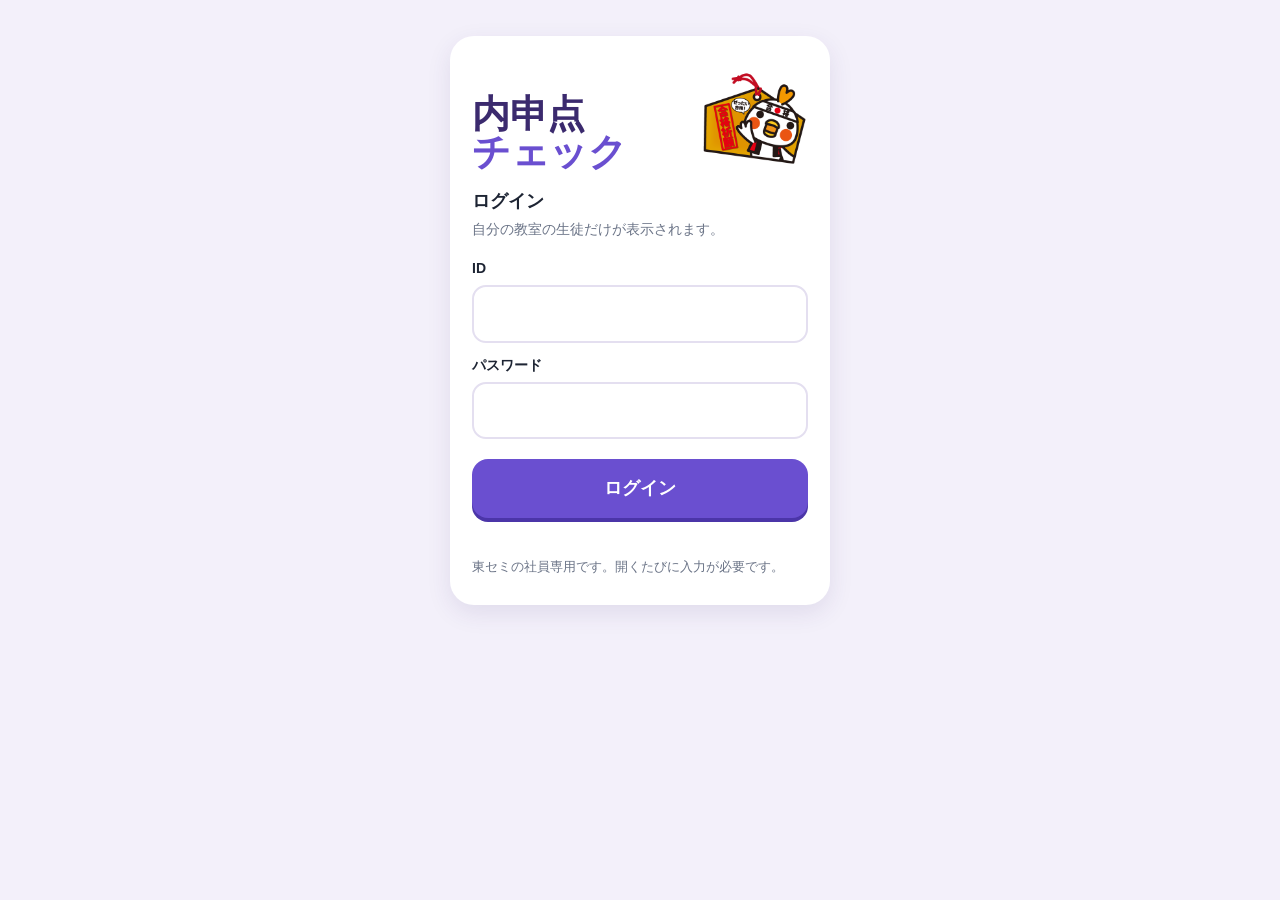
==== naishin/gas/Index.html @ 753d970a "内申点チェック: 配色を紫に戻す Co-Authored-By: Claude Opus 5.5 <noreply@anthropic.com> Claude-Session: https://cla" ====
<!DOCTYPE html>
<html lang="ja">
<head>
<base target="_top">
<meta charset="utf-8">
<meta name="viewport" content="width=device-width, initial-scale=1, viewport-fit=cover">
<title>内申点チェック</title>
<style>
:root { --navy:#3b2a6e; --blue:#6a4fd0; --sky:#efeafd; --red:#e0322b; --pink:#fdecec; --green:#12925a; --mint:#e4f6ec; --ink:#1d2433; --mute:#6b7487; --line:#e4dff0; --bg:#f3f0fa; --card:#fff; --amber:#b86a00; --cream:#fff4dc; }
* { box-sizing: border-box; -webkit-tap-highlight-color: transparent; }
html, body { margin: 0; background: var(--bg); color: var(--ink); font-family: -apple-system, BlinkMacSystemFont, "Hiragino Sans", "Noto Sans JP", "Yu Gothic", sans-serif; font-size: 16px; line-height: 1.5; -webkit-text-size-adjust: 100%; }
button, input, select { font: inherit; color: inherit; }
button { cursor: pointer; }
[hidden] { display: none !important; }
#banner { padding: 10px 16px; background: var(--sky); font-size: 14px; }
#banner.err { background: var(--pink); color: var(--red); }
.wrap { max-width: 520px; margin: 0 auto; padding: 0 16px 40px; }
/* ログイン */
#gate { max-width: 420px; margin: 0 auto; padding: 36px 20px; }
.gate-card { background: var(--card); border-radius: 24px; padding: 28px 22px; box-shadow: 0 8px 24px rgba(59,42,110,.10); }
.logo { font-weight: 900; font-size: 38px; line-height: 1.02; letter-spacing: -.5px; color: var(--navy); margin: 0; }
.logo b { color: var(--blue); display: block; }
.swoosh { display: block; width: 150px; height: 14px; margin: 6px 0 14px auto; }
.gate-lead { font-weight: 700; font-size: 18px; margin: 0 0 4px; }
.gate-sub { color: var(--mute); font-size: 14px; margin: 0 0 18px; }
.gate-l { display: block; font-size: 14px; font-weight: 700; margin: 12px 0 0; }
.gate-l input { display: block; width: 100%; margin-top: 6px; padding: 14px; font-size: 17px; border: 2px solid var(--line); border-radius: 14px; background: #fff; outline: none; }
.gate-l input:focus { border-color: var(--blue); }
#gate-ok { width: 100%; margin-top: 20px; padding: 16px; font-size: 18px; font-weight: 800; color: #fff; background: var(--blue); border: 0; border-radius: 16px; box-shadow: 0 4px 0 #4b35a8; }
#gate-ok:active { transform: translateY(2px); box-shadow: 0 2px 0 #4b35a8; }
#gate-ok:disabled { opacity: .6; }
#gate-msg { color: var(--red); font-weight: 700; font-size: 14px; min-height: 21px; margin: 12px 0 0; }
.gate-note { color: var(--mute); font-size: 13px; margin: 6px 0 0; }
/* 上の部分 */
.top { display: flex; align-items: flex-start; justify-content: space-between; gap: 12px; padding: 20px 0 6px; }
.top .logo { font-size: 26px; }
.top .logo b { display: inline; }
.room { font-size: 22px; font-weight: 800; margin: 2px 0 0; overflow-wrap: anywhere; }
.room small { font-size: 14px; font-weight: 600; color: var(--mute); margin-left: 6px; }
.help-btn { flex: none; min-width: 44px; height: 44px; padding: 0 12px; border-radius: 22px; border: 2px solid var(--line); background: #fff; font-weight: 800; font-size: 14px; color: var(--navy); }
#room-sel { width: 100%; margin: 8px 0 0; padding: 12px; font-size: 16px; font-weight: 700; border: 2px solid var(--line); border-radius: 14px; background: #fff; }
.grades { display: grid; grid-template-columns: repeat(4, 1fr); gap: 8px; margin: 12px 0 16px; }
.grades button { padding: 12px 0; font-weight: 800; font-size: 16px; border: 2px solid var(--line); border-radius: 14px; background: #fff; color: var(--mute); }
.grades button[aria-pressed="true"] { background: var(--navy); border-color: var(--navy); color: #fff; }
/* カード */
.card { background: var(--card); border-radius: 22px; padding: 18px; margin: 0 0 14px; box-shadow: 0 4px 14px rgba(59,42,110,.07); }
.card h2 { font-size: 17px; margin: 0 0 12px; font-weight: 800; }
.card h2 span { font-size: 13px; font-weight: 600; color: var(--mute); margin-left: 6px; }
.hero { display: flex; align-items: center; gap: 16px; }
.ring { flex: none; width: 112px; height: 112px; position: relative; }
.ring svg { width: 100%; height: 100%; transform: rotate(-90deg); }
.ring .v { position: absolute; inset: 0; display: flex; flex-direction: column; align-items: center; justify-content: center; font-weight: 900; font-size: 30px; color: var(--navy); line-height: 1; }
.ring .v small { font-size: 12px; font-weight: 700; color: var(--mute); margin-top: 4px; }
.pair { flex: 1; display: grid; gap: 8px; min-width: 0; }
.tap { display: flex; align-items: center; justify-content: space-between; gap: 8px; width: 100%; padding: 12px 14px; border: 0; border-radius: 16px; text-align: left; font-weight: 800; font-size: 16px; }
.tap i { font-style: normal; font-size: 13px; font-weight: 700; display: block; opacity: .85; }
.tap b { font-size: 24px; white-space: nowrap; }
.tap b small { font-size: 14px; }
.tap::after { content: "›"; font-size: 22px; font-weight: 700; opacity: .5; margin-left: 2px; }
.tap > span { flex: 1; min-width: 0; }
.tap.ng { background: var(--pink); color: var(--red); }
.tap.ok { background: var(--mint); color: var(--green); }
.tap.plain { background: var(--sky); color: var(--navy); }
.tap.warn { background: var(--cream); color: var(--amber); }
.tap:active { filter: brightness(.95); }
.bar { height: 12px; border-radius: 6px; background: var(--pink); overflow: hidden; margin: 0 0 12px; }
.bar div { height: 100%; background: var(--green); border-radius: 6px; }
.two { display: grid; grid-template-columns: 1fr 1fr; gap: 8px; }
.two .tap { flex-direction: column; align-items: flex-start; gap: 0; position: relative; padding-right: 26px; }
.two .tap::after { position: absolute; right: 10px; top: 50%; transform: translateY(-50%); }
.rate { font-weight: 900; font-size: 22px; color: var(--navy); float: right; margin-top: -4px; }
.more { display: block; width: 100%; margin-top: 4px; padding: 14px; border: 0; border-radius: 16px; background: var(--blue); color: #fff; font-weight: 800; font-size: 16px; box-shadow: 0 4px 0 #4b35a8; }
.more:active { transform: translateY(2px); box-shadow: 0 2px 0 #4b35a8; }
.more.ghost { background: #fff; color: var(--navy); border: 2px solid var(--line); box-shadow: none; margin-top: 12px; }
.empty { text-align: center; color: var(--mute); padding: 18px 0; font-weight: 700; }
/* 生徒カード */
.stu { border: 2px solid var(--line); border-radius: 18px; padding: 14px; margin: 0 0 10px; background: #fff; }
.stu-h { display: flex; align-items: center; gap: 8px; }
.stu-g { flex: none; font-size: 13px; font-weight: 800; color: #fff; background: var(--navy); border-radius: 8px; padding: 2px 8px; }
.stu-n { flex: 1; min-width: 0; font-size: 18px; font-weight: 800; overflow-wrap: anywhere; }
.stu-r { flex: none; font-size: 13px; color: var(--mute); }
.stu-st { flex: none; font-size: 13px; font-weight: 800; border-radius: 10px; padding: 3px 9px; }
.stu-st.ok { background: var(--mint); color: var(--green); }
.stu-st.ng { background: var(--pink); color: var(--red); }
.stu-st.none { background: #eef0f4; color: var(--mute); }
.ato { margin: 10px 0 0; font-weight: 800; color: var(--red); font-size: 20px; line-height: 1.35; }
.ato i { font-style: normal; font-size: 13px; color: var(--mute); font-weight: 700; display: block; }
.ato span { display: inline-block; margin-right: 14px; white-space: nowrap; }
.subj { display: grid; grid-template-columns: repeat(5, 1fr); gap: 5px; margin-top: 10px; }
.sj { border-radius: 10px; padding: 6px 2px; text-align: center; background: #f3f5f9; color: #9aa2b1; min-width: 0; }
.sj b { display: block; font-size: 14px; }
.sj span { display: block; font-size: 12px; white-space: nowrap; font-variant-numeric: tabular-nums; }
.sj.on.ok { background: var(--mint); color: var(--green); }
.sj.on.ng { background: var(--pink); color: var(--red); }
.sj.on.na { background: var(--sky); color: var(--navy); }
/* 生徒一覧の画面 */
.list-top { position: sticky; top: 0; z-index: 5; background: var(--bg); padding: 12px 0 8px; }
.back { display: inline-flex; align-items: center; gap: 4px; padding: 10px 16px 10px 12px; border: 2px solid var(--line); border-radius: 22px; background: #fff; font-weight: 800; color: var(--navy); }
.list-title { font-size: 21px; font-weight: 900; margin: 12px 0 2px; }
.list-title small { font-size: 15px; color: var(--mute); margin-left: 8px; font-weight: 700; }
.list-note { font-size: 13px; color: var(--mute); margin: 0 0 8px; }
#q { width: 100%; padding: 12px 14px; font-size: 16px; border: 2px solid var(--line); border-radius: 14px; background: #fff; outline: none; }
#q:focus { border-color: var(--blue); }
/* 使い方 */
#help { position: fixed; inset: 0; z-index: 20; background: rgba(30,20,55,.45); display: flex; align-items: flex-end; }
.sheet { width: 100%; max-width: 520px; margin: 0 auto; max-height: 86vh; overflow: auto; background: #fff; border-radius: 24px 24px 0 0; padding: 20px 20px 28px; }
.sheet h2 { font-size: 19px; margin: 0 0 10px; }
.sheet h3 { font-size: 15px; margin: 16px 0 4px; color: var(--navy); }
.sheet p, .sheet li { font-size: 14px; margin: 4px 0; }
.sheet ul { padding-left: 20px; margin: 4px 0; }
.foot { text-align: center; margin: 22px 0 0; }
.foot button { border: 0; background: none; color: var(--mute); font-size: 14px; text-decoration: underline; padding: 10px; }
.gate-head { display: flex; align-items: flex-end; justify-content: space-between; gap: 8px; margin: 0 0 16px; }
.tentori { flex: none; width: 120px; height: 120px; margin: -6px -6px -6px 0; object-fit: contain; }
.gate-head .logo { white-space: nowrap; font-size: clamp(28px, 9.5vw, 38px); }
.gate-head .tentori { width: clamp(88px, 28vw, 120px); height: clamp(88px, 28vw, 120px); }
.stu-sub { margin: 6px 0 0; font-size: 14px; color: var(--mute); overflow-wrap: anywhere; }
.two .tap i { font-size: clamp(11px, 3.4vw, 13px); white-space: nowrap; }
.two { grid-template-columns: minmax(0, 1fr) minmax(0, 1fr); }
.two .tap i { max-width: 100%; overflow: hidden; text-overflow: ellipsis; }
/* ===== 内申点チェック用に足した部分 ===== */
.pref { margin: 2px 0 4px; font-size: 13px; font-weight: 700; color: var(--mute); }
.pref span { display: inline-block; background: #f08a00; color: #fff; border-radius: 8px; padding: 1px 8px; margin-right: 6px; }
.grades.g2 { grid-template-columns: 1fr 1fr; }
.nosheet { background: var(--cream); color: var(--amber); font-weight: 700; font-size: 14px; border-radius: 14px; padding: 10px 14px; margin: 0 0 14px; }
.mini { font-size: 13px; color: var(--mute); margin: 8px 0 0; }
.band { display: grid; grid-template-columns: 76px 1fr 48px; align-items: center; gap: 8px; width: 100%; padding: 7px 4px; border: 0; background: none; text-align: left; border-radius: 10px; }
.band:active:not(:disabled) { background: var(--sky); }
.band:disabled { cursor: default; opacity: .55; }
.blab { font-size: 14px; font-weight: 700; font-variant-numeric: tabular-nums; white-space: nowrap; }
.band b { font-size: 15px; text-align: right; color: var(--navy); white-space: nowrap; }
.bbar { height: 14px; background: #eef1f7; border-radius: 7px; overflow: hidden; }
.bbar span { display: block; height: 100%; background: var(--blue); border-radius: 7px; min-width: 4px; }
.tools { display: flex; gap: 8px; }
.tools #q { flex: 1; min-width: 0; }
.sort { flex: none; padding: 0 14px; border: 2px solid var(--line); border-radius: 14px; background: #fff; font-weight: 800; color: var(--navy); font-size: 14px; }
.tapcard { cursor: pointer; }
.tapcard:active { background: #f7f9fd; }
.stu-st.kari { background: var(--sky); color: var(--blue); }
.stu-st.warn { background: var(--cream); color: var(--amber); }
.stu-m { display: flex; align-items: center; gap: 12px; margin-top: 10px; }
.score { flex: none; min-width: 92px; }
.total { margin: 0; color: var(--navy); line-height: 1.05; }
.total b { font-size: 34px; font-weight: 900; font-variant-numeric: tabular-nums; }
.total small { font-size: 14px; font-weight: 700; color: var(--mute); }
.total i { display: block; font-style: normal; font-size: 13px; font-weight: 700; color: var(--mute); margin-bottom: 2px; }
.max { margin: 2px 0 0; font-size: 13px; font-weight: 800; color: var(--blue); }
.miss { margin: 0; font-size: 14px; font-weight: 800; color: var(--amber); }
.parts { flex: 1; min-width: 0; display: grid; grid-template-columns: repeat(3, minmax(0, 1fr)); gap: 5px; }
.pt { background: #f3f5f9; border-radius: 10px; padding: 5px 2px; text-align: center; min-width: 0; }
.pt i { display: block; font-style: normal; font-size: 11px; font-weight: 700; color: var(--mute); white-space: nowrap; overflow: hidden; text-overflow: ellipsis; }
.pt b { font-size: 18px; font-weight: 900; color: var(--navy); font-variant-numeric: tabular-nums; }
.pt small { font-size: 11px; color: var(--mute); }
.pt.kari { background: var(--sky); }
.pt.none b { color: #b4bac6; }
.simmark { margin: 8px 0 0; font-size: 13px; font-weight: 800; color: var(--blue); }
.gt-wrap { overflow-x: auto; }
.gt { width: 100%; border-collapse: collapse; font-size: 14px; font-variant-numeric: tabular-nums; }
.gt th, .gt td { padding: 6px 2px; text-align: center; border-bottom: 1px solid var(--line); }
.gt th:first-child { text-align: left; white-space: nowrap; font-size: 12px; padding-right: 6px; }
.gt tr:first-child th { font-size: 13px; color: var(--mute); }
.gt td.none { color: #b4bac6; }
.sim h3 { font-size: 15px; margin: 18px 0 6px; color: var(--navy); }
.simres { background: var(--sky); border-radius: 16px; padding: 12px 14px; }
.simres .mini { margin-top: 4px; color: var(--ink); }
.goal { margin: 8px 0 0; font-weight: 900; font-size: 18px; }
.goal.ok { color: var(--green); }
.goal.ng { color: var(--red); }
.tgt { display: block; margin: 12px 0 0; }
.tgt-l { display: block; margin: 10px 0 0; font-size: 14px; font-weight: 700; }
.tgt-sel { display: block; width: 100%; margin-top: 6px; padding: 12px; font-size: 16px; font-weight: 700; border: 2px solid var(--line); border-radius: 14px; background: #fff; }
.tgt input { display: block; width: 100%; margin-top: 6px; padding: 12px 14px; font-size: 17px; border: 2px solid var(--line); border-radius: 14px; background: #fff; outline: none; }
.tgt input:focus { border-color: var(--blue); }
.pick { display: grid; gap: 6px; }
.pk { display: flex; align-items: center; gap: 8px; }
.pk.gap { margin-top: 8px; }
.pk-s { flex: none; width: 24px; font-weight: 800; color: var(--navy); }
.seg { flex: 1; display: grid; grid-template-columns: repeat(5, 1fr); gap: 4px; }
.seg button { padding: 9px 0; border: 2px solid var(--line); border-radius: 10px; background: #fff; font-weight: 800; color: var(--mute); }
.seg button[aria-pressed="true"] { background: var(--navy); border-color: var(--navy); color: #fff; }
.foot span { font-size: 12px; color: var(--mute); }
.sim .tgt + .simres { margin-top: 12px; }
.wish { margin: 8px 0 0; font-size: 13px; font-weight: 700; color: var(--mute); overflow-wrap: anywhere; }
.wish b { font-weight: 900; }
.wish b.ok { color: var(--green); }
.wish b.ng { color: var(--red); }
.tools { flex-wrap: wrap; }
.tools .sort { flex: 1 1 100%; padding: 10px 12px; font-size: 15px; }
.grp { font-size: 15px; font-weight: 900; color: var(--navy); margin: 16px 2px 8px; }
.logo b { color: var(--blue); }
.gt tr:first-child th, .band b { color: var(--navy); }
</style>
</head>
<body>
<div id="banner" hidden></div>
<div id="gate" hidden>
  <div class="gate-card">
    <div class="gate-head"><p class="logo">内申点<b>チェック</b></p><img class="tentori" alt="点取くん" src="[data-uri]"></div>
    <p class="gate-lead">ログイン</p>
    <p class="gate-sub">自分の教室の生徒だけが表示されます。</p>
    <label class="gate-l">ID<input id="gate-id" type="email" inputmode="email" autocomplete="off" autocapitalize="none" autocorrect="off" spellcheck="false"></label>
    <label class="gate-l">パスワード<input id="gate-input" type="password" autocomplete="off"></label>
    <button id="gate-ok" type="button">ログイン</button>
    <p id="gate-msg"></p>
    <p class="gate-note">東セミの社員専用です。開くたびに入力が必要です。</p>
  </div>
</div>
<div id="app" class="wrap" hidden>
  <div id="home">
    <header class="top">
      <div>
        <p class="logo">内申点<b>チェック</b></p>
        <p class="room" id="room-name"></p>
      </div>
      <button type="button" class="help-btn" id="help-btn">？ 見方</button>
    </header>
    <p class="pref"><span>大分</span>260点満点（中1学年末＋中2学年末＋中3 2学期）</p>
    <select id="room-sel" aria-label="教室" hidden></select>
    <div class="grades g2" id="grades" role="group" aria-label="学年">
      <button type="button" data-g="中3">中3</button>
      <button type="button" data-g="中2">中2</button>
    </div>
    <p class="nosheet" id="nosheet" hidden>この学年のデータはまだ読み込む設定になっていません。</p>
    <section class="card">
      <h2>内申点の状況</h2>
      <div class="two" id="cats"></div>
      <button type="button" class="more" id="every-btn">全員を見る</button>
    </section>
    <section class="card">
      <h2>点数の分布<span id="dist-sub">確定と仮</span><b class="rate" id="avg"></b></h2>
      <div id="dist"></div>
      <p class="mini">押すと、その点数の生徒が出ます。</p>
    </section>
    <p class="foot"><span id="read-at"></span><br><button type="button" id="logout">ログアウト</button></p>
  </div>
  <div id="list" hidden>
    <div class="list-top">
      <button type="button" class="back" id="back">‹ もどる</button>
      <p class="list-title"><span id="list-title"></span><small id="list-count"></small></p>
      <p class="list-note" id="list-note"></p>
      <div class="tools">
        <input id="q" type="search" placeholder="名前で検索" autocomplete="off">
        <select id="sort" class="sort" aria-label="並び順"><option value="high">内申点 高い順</option><option value="low">内申点 低い順</option><option value="wish">志望校別</option></select>
      </div>
    </div>
    <div id="cards"></div>
  </div>
  <div id="detail" hidden>
    <div class="list-top">
      <button type="button" class="back" id="d-back">‹ もどる</button>
    </div>
    <div id="d-body"></div>
  </div>
  <div id="help" hidden>
    <div class="sheet" role="dialog" aria-label="見方">
      <h2>見方</h2>
      <h3>計算のしかた（大分・260点満点）</h3>
      <ul>
        <li><b>① 中1学年末</b>（65点）：5教科の合計 ＋ 実技4教科の合計×2</li>
        <li><b>② 中2学年末</b>（65点）：5教科の合計 ＋ 実技4教科の合計×2</li>
        <li><b>③ 中3 2学期</b>（130点）：5教科の合計×2 ＋ 実技4教科の合計×4</li>
      </ul>
      <p>5教科は国・社・数・理・英、実技4教科は体育・音楽・美術・家庭科です。</p>
      <h3>確定・仮・入力漏れ</h3>
      <ul>
        <li><b>確定</b>：①②③がそろっています。</li>
        <li><b>仮</b>：中3 2学期がまだなので、中3 1学期の評定を③として計算しています。</li>
        <li><b>中3が入力漏れ</b>：①②はあるのに、中3の通知表が入っていません。</li>
        <li><b>中1・中2が入力漏れ</b>：①か②が入っていません。合計は出しません。</li>
        <li><b>最大</b>：③が満点（130点）だったときの合計です。</li>
      </ul>
      <h3>中2（今のままの見込み）</h3>
      <ul>
        <li>中1学年末が入っていない生徒は「中1学年末が入力漏れ」です。</li>
        <li>入っている生徒は、今の中2の評定（2学期、なければ1学期）のまま中2学年末と中3 2学期を迎えたときの合計を出します。</li>
      </ul>
      <h3>シミュレーション</h3>
      <p>生徒のカードを押すと、通知表の評定が見られます。仮・入力漏れ（中3）・見込み（中2）の生徒は、評定を入れて合計を試せます。目標点（志望校）を入れると、あと何点かが出ます。入れた評定は保存されません（ログアウトすると消えます）。</p>
      <h3>対象</h3>
      <p>大分の中学校の中3生・中2生です。中高一貫校の生徒は外しています。</p>
      <button type="button" class="more ghost" id="help-close">とじる</button>
    </div>
  </div>
</div>
<script>
/* ===== 内申点チェック（大分・260点満点）の計算と画面 ===== */
(() => {
  const SUBJ = ['国', '社', '数', '理', '英', '体', '音', '美', '家'];
  const MAX = 260;
  const $ = (id) => document.getElementById(id);
  const mk = (tag, cls, txt) => { const e = document.createElement(tag); if (cls) e.className = cls; if (txt != null) e.textContent = txt; return e; };
  const save = (k, v) => { try { localStorage.setItem(k, v); } catch (e) {} };
  const load = (k) => { try { return localStorage.getItem(k); } catch (e) { return null; } };

  /* ---------- 計算 ---------- */
  const full = (a) => !!a && a.length === 9 && a.every((x) => x != null);
  const any = (a) => !!a && a.some((x) => x != null);
  const s5 = (a) => a.slice(0, 5).reduce((p, x) => p + x, 0);
  const s4 = (a) => a.slice(5).reduce((p, x) => p + x, 0);
  // ①② 中1学年末・中2学年末：5教科＋実技×2（65点）
  const pA = (a) => (full(a) ? s5(a) + s4(a) * 2 : null);
  // ③ 中3 2学期：5教科×2＋実技×4（130点）
  const pB = (a) => (full(a) ? s5(a) * 2 + s4(a) * 4 : null);
  // 新しい方を優先して、教科ごとに埋める（例：中3 2学期がない教科は中3 1学期）
  const merge = (newer, older) => newer.map((x, i) => (x != null ? x : older[i]));

  /**
   * 生徒1人の計算。返す値：
   *  cat：分類（kakutei 確定／kari 仮／more3 中3が入力漏れ／more12 中1・中2が入力漏れ／mikomi 中2の見込み／more1 中1学年末が入力漏れ）
   *  p1,p2,p3：①②③（出せないときは null）、total：合計（出せないときは null）、max：③が満点のときの合計
   *  base2,base3：シミュレーションの最初の値（9教科）、sim2,sim3：②③を仮入力できるか、src2,src3：何の評定を使ったか
   */
  const calc = (s) => {
    const r = { p1: pA(s.t1), p2: null, p3: null, total: null, max: null, sim2: false, sim3: false, src2: '', src3: '', miss: [] };
    if (s.grade === '中3') {
      r.p2 = pA(s.t2);
      if (r.p1 == null) r.miss.push('中1学年末');
      if (r.p2 == null) r.miss.push('中2学年末');
      if (r.miss.length) { r.cat = 'more12'; return r; }
      if (full(s.t32)) { r.p3 = pB(s.t32); r.cat = 'kakutei'; r.src3 = '中3 2学期'; }
      else {
        const m = merge(s.t32, s.t31);
        r.sim3 = true;
        if (full(m)) { r.p3 = pB(m); r.cat = 'kari'; r.src3 = any(s.t32) ? '中3 2学期（ない教科は1学期）' : '中3 1学期'; r.base3 = m; }
        else { r.cat = 'more3'; r.base3 = m.map((x, i) => (x != null ? x : s.t2[i])); r.src3 = '中3の通知表がないので、中2学年末の評定を入れています'; }
      }
      r.max = r.p1 + r.p2 + 130;
      if (r.p3 != null) r.total = r.p1 + r.p2 + r.p3;
      return r;
    }
    // 中2：中1学年末がなければ入力漏れ。あれば、今の評定のまま行ったときの見込みと、②③の仮入力
    if (r.p1 == null) { r.miss.push('中1学年末'); r.cat = 'more1'; return r; }
    r.cat = 'mikomi';
    let now = null, src = '';
    if (full(s.t2)) { now = s.t2; src = '中2学年末'; r.p2fix = true; }
    else if (any(s.t22) || any(s.t21)) { now = merge(merge(s.t2, s.t22), s.t21); src = any(s.t22) ? '中2 2学期' : '中2 1学期'; }
    if (!full(now)) { now = merge(now || s.t1.map(() => null), s.t1); src = src ? src + '（ない教科は中1学年末）' : '中1学年末'; r.noNow = !any(s.t21) && !any(s.t22) && !any(s.t2); }
    r.base2 = now; r.base3 = now; r.sim2 = !r.p2fix; r.sim3 = true;
    r.src2 = r.p2fix ? '中2学年末' : src + 'のまま';
    r.src3 = src + 'のまま';
    r.p2 = pA(now); r.p3 = pB(now);
    r.total = r.p1 + r.p2 + r.p3;
    r.max = r.p1 + (r.p2fix ? r.p2 : 65) + 130;
    return r;
  };

  /* ---------- 画面 ---------- */
  const CATS = {
    中3: [
      { k: 'kakutei', label: '確定', title: '内申点が確定した生徒', cls: 'ok' },
      { k: 'kari', label: '仮（中3 1学期）', title: '仮の生徒', note: '中3 2学期がまだなので、中3 1学期の評定を③として計算しています。カードを押すと③を試せます。', cls: 'plain' },
      { k: 'more3', label: '中3が入力漏れ', title: '中3が入力漏れの生徒', note: '①②はあるのに、中3の通知表が入っていません。カードを押すと③を入れて試せます。', cls: 'warn' },
      { k: 'more12', label: '中1・中2が入力漏れ', title: '中1・中2が入力漏れの生徒', note: '中1学年末か中2学年末が入っていないため、合計を出していません。', cls: 'warn' },
    ],
    中2: [
      { k: 'mikomi', label: '今のままの見込み', title: '今のまま行ったときの見込み', note: '今の中2の評定のまま中2学年末と中3 2学期を迎えたときの合計です。カードを押すと②③を入れて試せます。', cls: 'plain' },
      { k: 'more1', label: '中1が入力漏れ', title: '中1学年末が入力漏れの生徒', note: '中1学年末が入っていないため、合計を出していません。', cls: 'warn' },
    ],
  };
  const ALL = { k: 'every', title: '全員' };
  const st = { data: [], grade: '中3', room: '全教室', rooms: [], all: false, list: null, band: null, q: '', limit: 30, sort: 'high', open: null, sim: {}, goal: {}, schools: [], alias: {}, noSheet: [] };
  const GROUP = { わさだDesakiP: 'わさだDesakiSP', わさだDesakiS: 'わさだDesakiSP', 滝尾P: '滝尾SP', 滝尾S: '滝尾SP', 明野アクロスP: '明野アクロスSP', 明野アクロスS: '明野アクロスSP' };
  const grp = (r) => GROUP[r] || r;
  const uniq = (a) => [...new Set(a)].sort((x, y) => x.localeCompare(y, 'ja'));
  const catOf = (k) => (k === 'every' ? ALL : [...CATS.中3, ...CATS.中2].find((c) => c.k === k));

  const base = () => st.data.filter((x) => x.s.grade === st.grade && (st.room === '全教室' || grp(x.s.room) === st.room));
  // シミュレーションを入れた生徒は、その合計で並べる
  const shown = (x) => { const m = st.sim[x.s.id + x.s.grade]; return m ? simTotal(x, m) : x.c.total; };
  const rowsOf = () => {
    let rows = base();
    if (st.list !== 'every') rows = rows.filter((x) => (st.band ? st.band.cats.includes(x.c.cat) && x.c.total != null && x.c.total >= st.band.lo && x.c.total <= st.band.hi : x.c.cat === st.list));
    const val = (x) => x.c.total ?? -1;
    const byName = (a, b) => String(a.s.name).localeCompare(String(b.s.name), 'ja');
    if (st.sort === 'wish') {
      // 志望校別：第一志望校の基準点が高い学校から。基準点がない学校はそのあと（名前順）、志望校なしは最後。学校の中は内申点が高い順
      const rank = (x) => { const k = wishKey(x.s); return k.score != null ? [0, -k.score, k.name] : k.name ? [1, 0, k.name] : [2, 0, '']; };
      return rows.sort((a, b) => { const ra = rank(a), rb = rank(b); return ra[0] - rb[0] || ra[1] - rb[1] || ra[2].localeCompare(rb[2], 'ja') || val(b) - val(a) || byName(a, b); });
    }
    return rows.sort((a, b) => (st.sort === 'low' ? val(a) - val(b) : val(b) - val(a)) || byName(a, b));
  };

  const simTotal = (x, m) => {
    const p2 = x.c.sim2 ? pA(m.v2) : x.c.p2;
    const p3 = pB(m.v3);
    return p2 == null || p3 == null ? null : x.c.p1 + p2 + p3;
  };

  const chip = (c) => {
    const t = { kakutei: ['ok', '確定'], kari: ['kari', '仮'], more3: ['warn', '中3入力漏れ'], more12: ['warn', '入力漏れ'], mikomi: ['kari', '見込み'], more1: ['warn', '入力漏れ'] }[c.cat];
    return mk('span', 'stu-st ' + t[0], t[1]);
  };
  const scoreLine = (x) => {
    const c = x.c, box = mk('div', 'score');
    if (c.total == null && !(c.cat === 'more3')) {
      box.append(mk('p', 'miss', c.miss.join('・') + ' が入っていません'));
      return box;
    }
    const big = mk('p', 'total');
    big.append(mk('b', '', c.total == null ? '－' : String(c.total)), mk('small', '', ' / ' + MAX));
    box.append(big);
    if (c.cat !== 'kakutei' && c.max != null) box.append(mk('p', 'max', '最大 ' + c.max));
    return box;
  };
  const parts = (x) => {
    const c = x.c, g = mk('div', 'parts');
    const cell = (label, v, full, note) => { const d = mk('div', 'pt' + (v == null ? ' none' : '') + (note ? ' kari' : '')); d.append(mk('i', '', label), mk('b', '', v == null ? '－' : String(v)), mk('small', '', '/' + full)); return d; };
    const kari2 = x.s.grade === '中2' && !c.p2fix;
    const kari3 = c.cat !== 'kakutei';
    g.append(cell('①中1末', c.p1, 65), cell('②中2末', c.p2, 65, kari2), cell('③中3', c.p3, 130, kari3 && c.p3 != null));
    return g;
  };
  const card = (x) => {
    const c = mk('article', 'stu tapcard');
    const h = mk('div', 'stu-h');
    h.append(mk('span', 'stu-g', x.s.grade), mk('span', 'stu-n', x.s.name));
    if (st.room === '全教室' || /SP$/.test(st.room)) h.append(mk('span', 'stu-r', x.s.room));
    h.append(chip(x.c));
    c.append(h);
    const row = mk('div', 'stu-m');
    row.append(scoreLine(x), parts(x));
    c.append(row);
    const g0 = defGoal(x.s), wl = wishText(x.s);
    if (wl) {
      const p = mk('p', 'wish', wl);
      const t0 = x.c.total;
      if (g0.target && t0 != null) { const d = Number(g0.target) - t0; p.append(mk('b', d <= 0 ? 'ok' : 'ng', d <= 0 ? '　届いている（+' + -d + '）' : '　あと ' + d + '点')); }
      c.append(p);
    }
    const m = st.sim[x.s.id + x.s.grade];
    if (m) { const t = simTotal(x, m); c.append(mk('p', 'simmark', '試した合計 ' + (t == null ? '－' : t) + (m.target ? '　' + (m.school || '目標') + ' ' + m.target : ''))); }
    c.onclick = () => openDetail(x);
    return c;
  };

  const num = (id, n) => { const e = $(id); if (e) e.replaceChildren(document.createTextNode(String(n)), mk('small', '', '人')); };
  const drawHome = () => {
    const rows = base();
    const box = $('cats'); box.replaceChildren();
    CATS[st.grade].forEach((c) => {
      const b = mk('button', 'tap ' + c.cls); b.type = 'button';
      const n = rows.filter((x) => x.c.cat === c.k).length;
      b.append(mk('i', '', c.label), mk('b', '', ''));
      b.lastChild.replaceChildren(document.createTextNode(String(n)), mk('small', '', '人'));
      b.onclick = () => openList(c.k);
      box.append(b);
    });
    $('every-btn').textContent = '全員を見る（' + rows.length + '人）';
    // 点数の分布（20点ごと）
    const cats = st.grade === '中3' ? ['kakutei', 'kari'] : ['mikomi'];
    $('dist-sub').textContent = st.grade === '中3' ? '確定と仮' : '今のままの見込み';
    const scored = rows.filter((x) => cats.includes(x.c.cat) && x.c.total != null);
    const bands = [];
    for (let hi = MAX; hi > 0; hi -= 20) bands.push({ lo: Math.max(hi - 19, 0), hi, cats });
    bands[0].lo = 241; // 241〜260
    const used = bands.map((b) => ({ ...b, n: scored.filter((x) => x.c.total >= b.lo && x.c.total <= b.hi).length }));
    let first = used.findIndex((b) => b.n), last = used.length - 1 - [...used].reverse().findIndex((b) => b.n);
    const dist = $('dist'); dist.replaceChildren();
    if (first < 0) dist.append(mk('div', 'empty', '該当する生徒はいません'));
    else {
      const top = Math.max(...used.map((b) => b.n));
      used.slice(first, last + 1).forEach((b) => {
        const r = mk('button', 'band'); r.type = 'button';
        const bar = mk('span', 'bbar'); const fill = mk('span', ''); fill.style.width = (b.n / top) * 100 + '%'; bar.append(fill);
        r.append(mk('span', 'blab', b.lo + '〜' + b.hi), bar, mk('b', '', b.n + '人'));
        r.disabled = !b.n;
        r.onclick = () => openList(null, b);
        dist.append(r);
      });
    }
    const avg = scored.length ? Math.round(scored.reduce((p, x) => p + x.c.total, 0) / scored.length) : null;
    $('avg').textContent = avg == null ? '' : '平均 ' + avg + '点';
    $('room-name').textContent = st.room === '全教室' ? (st.all ? '全教室' : st.rooms.join('・')) : st.room;
    document.querySelectorAll('#grades button').forEach((b) => b.setAttribute('aria-pressed', String(b.dataset.g === st.grade)));
    const nos = st.noSheet.includes(st.grade);
    $('nosheet').hidden = !nos;
  };

  const drawList = () => {
    const L = st.band ? { title: st.band.lo + '〜' + st.band.hi + '点の生徒', note: st.grade === '中3' ? '確定と仮の生徒です。' : '今のまま行ったときの見込みです。' } : catOf(st.list);
    const q = st.q.replace(/[\s　]/g, '');
    const rows = rowsOf().filter((x) => !q || String(x.s.name).replace(/[\s　]/g, '').includes(q));
    $('list-title').textContent = L.title;
    $('list-count').textContent = rows.length + '人';
    $('list-note').textContent = st.grade + '　' + (L.note || '');
    $('sort').value = st.sort;
    const box = $('cards'); box.replaceChildren();
    if (!rows.length) box.append(mk('div', 'empty', '該当する生徒はいません'));
    let prev = null;
    rows.slice(0, st.limit).forEach((x) => {
      if (st.sort === 'wish') {
        const k = wishKey(x.s), label = k.name ? k.name + (k.score != null ? '（基準点 ' + k.score + '）' : '（基準点なし）') : '第一志望校なし';
        if (label !== prev) { const n = rows.filter((y) => { const kk = wishKey(y.s); return kk.name === k.name; }).length; box.append(mk('h3', 'grp', label + '　' + n + '人')); prev = label; }
      }
      box.append(card(x));
    });
    if (rows.length > st.limit) {
      const b = mk('button', 'more ghost', 'さらに表示（残り ' + (rows.length - st.limit) + '人）');
      b.type = 'button'; b.onclick = () => { st.limit += 30; drawList(); };
      box.append(b);
    }
  };

  /* ---------- 生徒1人の画面（評定とシミュレーション） ---------- */
  const TERMROWS = [['t1', '中1学年末'], ['t21', '中2 1学期'], ['t22', '中2 2学期'], ['t2', '中2学年末'], ['t31', '中3 1学期'], ['t32', '中3 2学期']];
  const gradeTable = (s) => {
    const t = mk('table', 'gt');
    const hr = mk('tr'); hr.append(mk('th', '', '')); SUBJ.forEach((x) => hr.append(mk('th', '', x))); t.append(hr);
    TERMROWS.forEach(([k, label]) => {
      if (s.grade === '中2' && (k === 't31' || k === 't32')) return;
      const r = mk('tr'); r.append(mk('th', '', label));
      s[k].forEach((v) => r.append(mk('td', v == null ? 'none' : '', v == null ? '－' : String(v))));
      t.append(r);
    });
    return t;
  };
  // 9教科の評定を 1〜5 のボタンで入れる
  const picker = (vals, onChange) => {
    const box = mk('div', 'pick');
    SUBJ.forEach((sj, i) => {
      const row = mk('div', 'pk' + (i === 5 ? ' gap' : ''));
      row.append(mk('span', 'pk-s', sj));
      const seg = mk('div', 'seg');
      for (let v = 1; v <= 5; v++) {
        const b = mk('button', '', String(v)); b.type = 'button';
        b.setAttribute('aria-pressed', String(vals[i] === v));
        b.onclick = () => { vals[i] = v; seg.querySelectorAll('button').forEach((y, j) => y.setAttribute('aria-pressed', String(j + 1 === v))); onChange(); };
        seg.append(b);
      }
      row.append(seg);
      box.append(row);
    });
    return box;
  };
  // 志望校の書き方（略し方も）から、「基準」タブの高校を探す
  const findSchool = (w) => {
    w = String(w || '').trim(); if (!w) return null;
    const name = st.alias[w] || w;
    return st.schools.find((x) => x.name === name) || null;
  };
  // 最初に入れておく目標：第一志望校（基準点がなければ第二志望校）
  const defGoal = (s) => {
    const hit = findSchool(s.wish1) || findSchool(s.wish2);
    return hit ? { school: hit.name, target: String(hit.score) } : { school: '', target: '' };
  };
  // 志望校別に並べるときのまとまり（第一志望校）
  const wishKey = (s) => {
    const h = findSchool(s.wish1);
    return h ? { name: h.name, score: h.score } : { name: String(s.wish1 || '').trim(), score: null };
  };
  const wishText = (s) => {
    const one = (w) => { const h = findSchool(w); return h ? h.name + ' ' + h.score : w; };
    const a = [s.wish1 && '①' + one(s.wish1), s.wish2 && '②' + one(s.wish2)].filter(Boolean);
    return a.length ? '志望 ' + a.join('　') : '';
  };
  // 目標点：「基準」タブの高校を選ぶか、点数を入れる
  const goalBox = (m, onChange) => {
    const box = mk('div', 'tgt');
    let selRef = null;
    if (st.schools.length) {
      const lab = mk('label', 'tgt-l', '志望校を選ぶ');
      const sel = mk('select', 'tgt-sel');
      [['', '（選ばない）'], ...st.schools.map((x) => [x.name, x.name + '　' + x.score + '点'])].forEach(([v, tx]) => { const o = mk('option', '', tx); o.value = v; sel.append(o); });
      sel.value = m.school || '';
      sel.onchange = () => {
        const hit = st.schools.find((x) => x.name === sel.value);
        m.school = hit ? hit.name : '';
        if (hit) { m.target = String(hit.score); tin.value = m.target; }
        onChange();
      };
      lab.append(sel); box.append(lab);
      selRef = sel;
    }
    const lab2 = mk('label', 'tgt-l', '目標点' + (st.schools.length ? '（自分で入れることもできます）' : ''));
    const tin = mk('input'); tin.type = 'number'; tin.inputMode = 'numeric'; tin.min = '0'; tin.max = String(MAX); tin.placeholder = '例：200'; tin.value = m.target || '';
    tin.oninput = () => {
      m.target = tin.value.trim();
      const hit = st.schools.find((x) => x.name === m.school);
      if (hit && String(hit.score) !== m.target) { m.school = ''; if (selRef) selRef.value = ''; }
      onChange();
    };
    lab2.append(tin); box.append(lab2);
    return box;
  };
  const goalLine = (m, total) => {
    const d = Number(m.target) - total;
    const who = m.school ? m.school + '（' + m.target + '点）' : '目標（' + m.target + '点）';
    return mk('p', 'goal ' + (d <= 0 ? 'ok' : 'ng'), d <= 0 ? '🎉 ' + who + 'に届いています（' + -d + '点の余裕）' : who + 'まで あと ' + d + '点');
  };
  const drawDetail = () => {
    const x = st.open, s = x.s, c = x.c;
    const body = $('d-body'); body.replaceChildren();
    const head = mk('section', 'card');
    const h = mk('div', 'stu-h');
    h.append(mk('span', 'stu-g', s.grade), mk('span', 'stu-n', s.name), chip(c));
    head.append(h, mk('p', 'stu-sub', [s.room, s.school].filter(Boolean).join('　')));
    if (wishText(s)) head.append(mk('p', 'stu-sub', wishText(s) + ([s.wish1, s.wish2].some((w) => w && !findSchool(w)) ? '（基準点がない学校は選べません）' : '')));
    const row = mk('div', 'stu-m'); row.append(scoreLine(x), parts(x)); head.append(row);
    if (c.cat === 'kari') head.append(mk('p', 'stu-sub', '③（色つき）は ' + c.src3 + ' の評定で計算した仮の点です。'));
    if (s.grade === '中2' && c.cat === 'mikomi') head.append(mk('p', 'stu-sub', '②③（色つき）は ' + c.src3 + 'で計算した見込みです。'));
    body.append(head);
    const gt = mk('section', 'card'); gt.append(mk('h2', '', '通知表の評定')); const sc = mk('div', 'gt-wrap'); sc.append(gradeTable(s)); gt.append(sc);
    if (!c.sim3) {
      // 確定の生徒：志望校の基準点と比べるだけ
      if (c.total != null) {
        const key = s.id + s.grade;
        const m = st.goal[key] || (st.goal[key] = defGoal(s));
        const card = mk('section', 'card sim');
        card.append(mk('h2', '', '志望校と比べる'));
        const res = mk('div', 'simres');
        const upd = () => { res.replaceChildren(); const tv = Number(m.target); res.append(m.target !== '' && isFinite(tv) ? goalLine(m, c.total) : mk('p', 'mini', '志望校を選ぶか、目標点を入れてください。')); };
        card.append(goalBox(m, upd), res);
        body.append(card);
        upd();
      }
      body.append(gt);
      return;
    }
    // シミュレーション
    const key = s.id + s.grade;
    const m = st.sim[key] || { v2: (c.base2 || []).slice(), v3: c.base3.slice(), ...(st.goal[key] || defGoal(s)) };
    const sim = mk('section', 'card sim');
    sim.append(mk('h2', '', 'シミュレーション'));
    sim.append(mk('p', 'mini', s.grade === '中3' ? '③中3 2学期の評定を入れると、合計が変わります。最初は ' + c.src3.replace(/のまま$/, '') + ' の評定です。' : '②中2学年末と③中3 2学期の評定を入れると、合計が変わります。最初は今の評定（' + c.src3.replace(/のまま$/, '') + '）です。'));
    const res = mk('div', 'simres');
    const tgt = goalBox(m, () => upd());
    const upd = (init) => {
      if (init !== true) st.sim[key] = m; // 開いただけでは「試した」にしない
      const t = simTotal(x, m);
      const p2 = c.sim2 ? pA(m.v2) : c.p2, p3 = pB(m.v3);
      res.replaceChildren();
      const big = mk('p', 'total'); big.append(mk('i', '', '試した合計'), mk('b', '', t == null ? '－' : String(t)), mk('small', '', ' / ' + MAX)); res.append(big);
      res.append(mk('p', 'mini', '① ' + c.p1 + ' ＋ ② ' + (p2 ?? '－') + ' ＋ ③ ' + (p3 ?? '－')));
      const tv = Number(m.target);
      if (m.target !== '' && isFinite(tv) && t != null) {
        res.append(goalLine(m, t));
        // ③だけでどこまで必要か（中3）、②③で必要か（中2）
        const rest = tv - c.p1 - (c.sim2 ? 0 : c.p2);
        const room = c.sim2 ? 65 + 130 : 130;
        res.append(mk('p', 'mini', (c.sim2 ? '②③' : '③') + 'で必要な点：' + Math.max(rest, 0) + ' / ' + room + (rest > room ? '（満点でも届きません）' : '')));
      }
    };
    sim.append(res, tgt);
    if (c.sim2) { sim.append(mk('h3', '', '② 中2学年末（5教科＋実技×2）')); sim.append(picker(m.v2, upd)); }
    sim.append(mk('h3', '', '③ 中3 2学期（5教科×2＋実技×4）'));
    sim.append(picker(m.v3, upd));
    const reset = mk('button', 'more ghost', '最初の評定に戻す'); reset.type = 'button';
    reset.onclick = () => { delete st.sim[key]; drawDetail(); };
    sim.append(reset);
    body.append(sim, gt);
    upd(true);
  };

  const show = () => {
    $('home').hidden = !!(st.list || st.band || st.open);
    $('list').hidden = !(st.list || st.band) || !!st.open;
    $('detail').hidden = !st.open;
    if (st.open) drawDetail(); else if (st.list || st.band) drawList(); else drawHome();
  };
  let listY = 0;
  const openList = (key, band) => { st.list = key; st.band = band || null; st.q = ''; st.limit = 30; $('q').value = ''; show(); window.scrollTo(0, 0); };
  const openDetail = (x) => { listY = window.scrollY; st.open = x; show(); window.scrollTo(0, 0); };
  $('every-btn').onclick = () => openList('every');
  $('back').onclick = () => { st.list = null; st.band = null; show(); window.scrollTo(0, 0); };
  $('d-back').onclick = () => { st.open = null; show(); window.scrollTo(0, (st.list || st.band) ? listY : 0); };
  $('q').addEventListener('input', (e) => { st.q = e.target.value.trim(); st.limit = 30; drawList(); });
  $('sort').addEventListener('change', (e) => { st.sort = e.target.value; save('ns-sort', st.sort); st.limit = 30; drawList(); });
  { const s0 = load('ns-sort'); if (['high', 'low', 'wish'].includes(s0)) st.sort = s0; }
  document.querySelectorAll('#grades button').forEach((b) => b.addEventListener('click', () => { st.grade = b.dataset.g; save('ns-grade', st.grade); show(); }));
  $('room-sel').addEventListener('change', (e) => { st.room = e.target.value; show(); });
  $('help-btn').onclick = () => { $('help').hidden = false; };
  $('help-close').onclick = () => { $('help').hidden = true; };
  $('help').addEventListener('click', (e) => { if (e.target === $('help')) $('help').hidden = true; });

  // ログイン後に呼ぶ。data = { students, info: { rooms, all, at }, noSheet }
  window.nsStart = (data) => {
    const info = data.info || {};
    st.all = !!info.all;
    st.noSheet = data.noSheet || [];
    st.data = (data.students || []).map((s) => ({ s, c: calc(s) }));
    st.sim = {}; st.goal = {};
    st.schools = data.schools || [];
    st.alias = data.alias || {};
    const found = uniq(st.data.map((x) => grp(x.s.room)));
    st.rooms = st.all ? found : uniq((info.rooms || []).map(grp));
    const many = st.all || st.rooms.length > 1;
    st.room = many ? '全教室' : (st.rooms[0] || '全教室');
    const sel = $('room-sel'); sel.replaceChildren(); sel.hidden = !many;
    if (many) [['全教室', st.all ? '全教室' : '担当の教室すべて'], ...st.rooms.map((r) => [r, r])].forEach(([v, t]) => { const o = mk('option', '', t); o.value = v; sel.append(o); });
    const g = load('ns-grade'); st.grade = ['中3', '中2'].includes(g) ? g : '中3';
    st.list = null; st.band = null; st.open = null; $('help').hidden = true;
    $('read-at').textContent = info.at ? info.at + ' に読み込み' : '';
    show();
  };
  window.nsStop = () => { st.data = []; st.sim = {}; st.goal = {}; st.list = null; st.band = null; st.open = null; $('cards').replaceChildren(); $('d-body').replaceChildren(); };
  window.nsCalc = calc; // 確認用
})();
</script>
<script>
/* ===== 起動：開くたびにIDとパスワードを確認 → 自分の教室のデータだけ取得 → 描画 ===== */
(() => {
  const banner = document.getElementById('banner');
  const gate = document.getElementById('gate');
  const app = document.getElementById('app');
  const idIn = document.getElementById('gate-id'), pwIn = document.getElementById('gate-input'), okBtn = document.getElementById('gate-ok');
  const msg = document.getElementById('gate-msg');
  const say = (t, err) => { banner.hidden = !t; banner.textContent = t || ''; banner.className = err ? 'err' : ''; };
  const call = (name, ...args) => new Promise((ok, ng) => {
    if (!(window.google && google.script && google.script.run)) return ng(new Error('Apps Script 上で開いてください'));
    google.script.run.withSuccessHandler(ok).withFailureHandler((e) => ng(new Error(e && e.message ? e.message : String(e))))[name](...args);
  });
  const ask = (m) => { app.hidden = true; gate.hidden = false; say(''); msg.textContent = m || ''; okBtn.disabled = false; okBtn.textContent = 'ログイン'; };
  let last = Date.now();
  const login = async () => {
    const id = idIn.value.trim(), pw = pwIn.value;
    if (!id || !pw) { msg.textContent = 'IDとパスワードを入力してください'; return; }
    okBtn.disabled = true; okBtn.textContent = '確認しています…'; msg.textContent = '';
    try {
      // IDとパスワードは端末に保存しない（開くたびに入力）
      const data = await call('getNaishinSP', id, pw);
      pwIn.value = '';
      last = Date.now();
      gate.hidden = true; app.hidden = false;
      say('');
      window.nsStart(data);
      window.scrollTo(0, 0);
    } catch (e) {
      pwIn.value = '';
      ask(String(e.message || e).replace(/^Error:\s*/, ''));
    }
  };
  okBtn.onclick = login;
  pwIn.onkeydown = (e) => { if (e.key === 'Enter') login(); };
  idIn.onkeydown = (e) => { if (e.key === 'Enter') pwIn.focus(); };
  const logout = (m) => { window.nsStop(); idIn.value = ''; pwIn.value = ''; ask(m || ''); window.scrollTo(0, 0); };
  document.getElementById('logout').onclick = () => logout('');
  // 5分間まったく操作がなければ、自動でログアウトする（スマホがスリープしていた時間も数える）
  const IDLE_MS = 5 * 60 * 1000;
  const touch = () => { last = Date.now(); };
  const check = () => { if (!app.hidden && Date.now() - last >= IDLE_MS) logout('5分間操作がなかったため、ログアウトしました'); };
  ['pointerdown', 'touchstart', 'keydown', 'input', 'scroll', 'click'].forEach((ev) => window.addEventListener(ev, touch, { passive: true, capture: true }));
  setInterval(check, 15000);
  document.addEventListener('visibilitychange', check);
  window.addEventListener('pageshow', check);
  window.addEventListener('focus', check);
  ask('');
})();
</script>
</body>
</html>
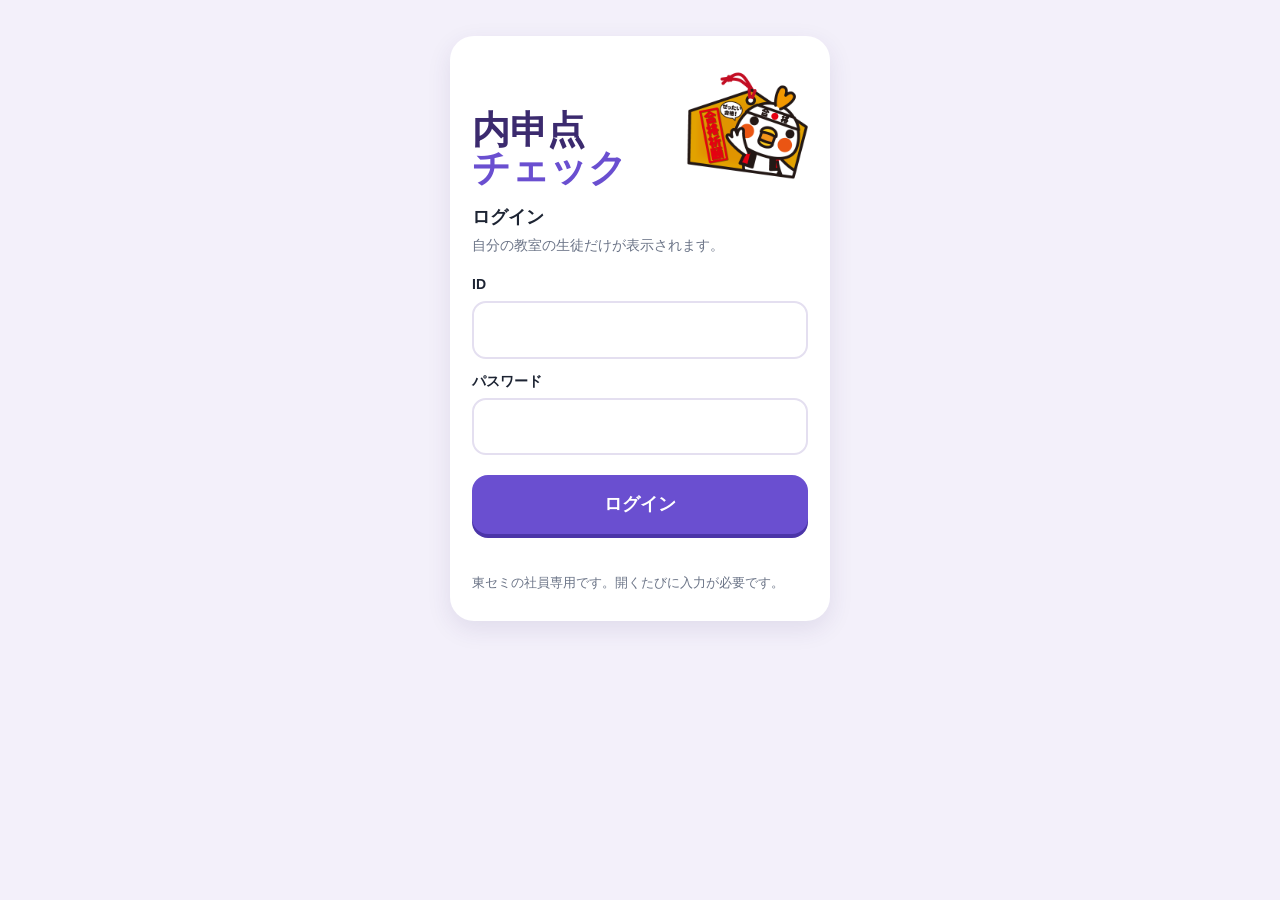
==== commit 421b07e5: "内申点チェック: 宮崎（135点満点）を追加、点取くんを少し大きく Co-Authored-By: Claude Opus 5.5 <noreply@anthropic.com> Claude-Ses" ====
--- a/naishin/gas/Index.html
+++ b/naishin/gas/Index.html
@@ -189,6 +189,11 @@
 .grp { font-size: 15px; font-weight: 900; color: var(--navy); margin: 16px 2px 8px; }
 .logo b { color: var(--blue); }
 .gt tr:first-child th, .band b { color: var(--navy); }
+.pref i { font-style: normal; }
+.prefs { margin: 10px 0 0; }
+.prefs button[aria-pressed="true"] { background: #f08a00; border-color: #f08a00; }
+/* 点取くん（合格祈願の絵馬）は余白が多いので、過去最高チェックより少し大きく */
+.gate-head .tentori { width: clamp(104px, 33vw, 142px); height: clamp(104px, 33vw, 142px); margin: -10px -10px -8px 0; }
 </style>
 </head>
 <body>
@@ -214,7 +219,11 @@
       </div>
       <button type="button" class="help-btn" id="help-btn">？ 見方</button>
     </header>
-    <p class="pref"><span>大分</span>260点満点（中1学年末＋中2学年末＋中3 2学期）</p>
+    <p class="pref"><span id="pref-tag">大分</span><i id="pref-txt"></i></p>
+    <div class="grades g2 prefs" id="prefs" role="group" aria-label="県" hidden>
+      <button type="button" data-p="大分">大分</button>
+      <button type="button" data-p="宮崎">宮崎</button>
+    </div>
     <select id="room-sel" aria-label="教室" hidden></select>
     <div class="grades g2" id="grades" role="group" aria-label="学年">
       <button type="button" data-g="中3">中3</button>
@@ -254,12 +263,8 @@
   <div id="help" hidden>
     <div class="sheet" role="dialog" aria-label="見方">
       <h2>見方</h2>
-      <h3>計算のしかた（大分・260点満点）</h3>
-      <ul>
-        <li><b>① 中1学年末</b>（65点）：5教科の合計 ＋ 実技4教科の合計×2</li>
-        <li><b>② 中2学年末</b>（65点）：5教科の合計 ＋ 実技4教科の合計×2</li>
-        <li><b>③ 中3 2学期</b>（130点）：5教科の合計×2 ＋ 実技4教科の合計×4</li>
-      </ul>
+      <h3 id="help-title">計算のしかた</h3>
+      <ul id="help-calc"></ul>
       <p>5教科は国・社・数・理・英、実技4教科は体育・音楽・美術・家庭科です。</p>
       <h3>確定・仮・入力漏れ</h3>
       <ul>
@@ -267,7 +272,7 @@
         <li><b>仮</b>：中3 2学期がまだなので、中3 1学期の評定を③として計算しています。</li>
         <li><b>中3が入力漏れ</b>：①②はあるのに、中3の通知表が入っていません。</li>
         <li><b>中1・中2が入力漏れ</b>：①か②が入っていません。合計は出しません。</li>
-        <li><b>最大</b>：③が満点（130点）だったときの合計です。</li>
+        <li><b>最大</b>：<span id="help-max"></span></li>
       </ul>
       <h3>中2（今のままの見込み）</h3>
       <ul>
@@ -277,16 +282,26 @@
       <h3>シミュレーション</h3>
       <p>生徒のカードを押すと、通知表の評定が見られます。仮・入力漏れ（中3）・見込み（中2）の生徒は、評定を入れて合計を試せます。目標点（志望校）を入れると、あと何点かが出ます。入れた評定は保存されません（ログアウトすると消えます）。</p>
       <h3>対象</h3>
-      <p>大分の中学校の中3生・中2生です。中高一貫校の生徒は外しています。</p>
+      <p>大分・宮崎の中学校の中3生・中2生です。中高一貫校の生徒は外しています。</p>
       <button type="button" class="more ghost" id="help-close">とじる</button>
     </div>
   </div>
 </div>
 <script>
-/* ===== 内申点チェック（大分・260点満点）の計算と画面 ===== */
+/* ===== 内申点チェック（大分・宮崎）の計算と画面 ===== */
 (() => {
   const SUBJ = ['国', '社', '数', '理', '英', '体', '音', '美', '家'];
-  const MAX = 260;
+  // 県ごとの計算。a＝①②（中1学年末・中2学年末）、b＝③（中3 2学期）。[5教科の倍率, 実技4教科の倍率]
+  const RULES = {
+    大分: { a: [1, 2], b: [2, 4], step: 20 },
+    宮崎: { a: [1, 1], b: [1, 1], step: 10 },
+  };
+  const rule = (p) => RULES[p] || RULES.大分;
+  const fullOf = (w) => 25 * w[0] + 20 * w[1];
+  const FA = (p) => fullOf(rule(p).a), FB = (p) => fullOf(rule(p).b);
+  const MAXOF = (p) => FA(p) * 2 + FB(p);
+  const how = (w) => (w[0] === w[1] ? '9教科の合計' + (w[0] > 1 ? '×' + w[0] : '') : '5教科の合計' + (w[0] > 1 ? '×' + w[0] : '') + '＋実技4教科の合計' + (w[1] > 1 ? '×' + w[1] : ''));
+  const howShort = (w) => (w[0] === w[1] ? '9教科' + (w[0] > 1 ? '×' + w[0] : '') : '5教科' + (w[0] > 1 ? '×' + w[0] : '') + '＋実技' + (w[1] > 1 ? '×' + w[1] : ''));
   const $ = (id) => document.getElementById(id);
   const mk = (tag, cls, txt) => { const e = document.createElement(tag); if (cls) e.className = cls; if (txt != null) e.textContent = txt; return e; };
   const save = (k, v) => { try { localStorage.setItem(k, v); } catch (e) {} };
@@ -297,10 +312,11 @@
   const any = (a) => !!a && a.some((x) => x != null);
   const s5 = (a) => a.slice(0, 5).reduce((p, x) => p + x, 0);
   const s4 = (a) => a.slice(5).reduce((p, x) => p + x, 0);
-  // ①② 中1学年末・中2学年末：5教科＋実技×2（65点）
-  const pA = (a) => (full(a) ? s5(a) + s4(a) * 2 : null);
-  // ③ 中3 2学期：5教科×2＋実技×4（130点）
-  const pB = (a) => (full(a) ? s5(a) * 2 + s4(a) * 4 : null);
+  const pW = (a, w) => (full(a) ? s5(a) * w[0] + s4(a) * w[1] : null);
+  // ①② 中1学年末・中2学年末（大分：5教科＋実技×2＝65点、宮崎：9教科＝45点）
+  const pA = (a, p) => pW(a, rule(p).a);
+  // ③ 中3 2学期（大分：5教科×2＋実技×4＝130点、宮崎：9教科＝45点）
+  const pB = (a, p) => pW(a, rule(p).b);
   // 新しい方を優先して、教科ごとに埋める（例：中3 2学期がない教科は中3 1学期）
   const merge = (newer, older) => newer.map((x, i) => (x != null ? x : older[i]));
 
@@ -311,20 +327,21 @@
    *  base2,base3：シミュレーションの最初の値（9教科）、sim2,sim3：②③を仮入力できるか、src2,src3：何の評定を使ったか
    */
   const calc = (s) => {
-    const r = { p1: pA(s.t1), p2: null, p3: null, total: null, max: null, sim2: false, sim3: false, src2: '', src3: '', miss: [] };
+    const P = s.pref;
+    const r = { p1: pA(s.t1, P), p2: null, p3: null, total: null, max: null, sim2: false, sim3: false, src2: '', src3: '', miss: [] };
     if (s.grade === '中3') {
-      r.p2 = pA(s.t2);
+      r.p2 = pA(s.t2, P);
       if (r.p1 == null) r.miss.push('中1学年末');
       if (r.p2 == null) r.miss.push('中2学年末');
       if (r.miss.length) { r.cat = 'more12'; return r; }
-      if (full(s.t32)) { r.p3 = pB(s.t32); r.cat = 'kakutei'; r.src3 = '中3 2学期'; }
+      if (full(s.t32)) { r.p3 = pB(s.t32, P); r.cat = 'kakutei'; r.src3 = '中3 2学期'; }
       else {
         const m = merge(s.t32, s.t31);
         r.sim3 = true;
-        if (full(m)) { r.p3 = pB(m); r.cat = 'kari'; r.src3 = any(s.t32) ? '中3 2学期（ない教科は1学期）' : '中3 1学期'; r.base3 = m; }
+        if (full(m)) { r.p3 = pB(m, P); r.cat = 'kari'; r.src3 = any(s.t32) ? '中3 2学期（ない教科は1学期）' : '中3 1学期'; r.base3 = m; }
         else { r.cat = 'more3'; r.base3 = m.map((x, i) => (x != null ? x : s.t2[i])); r.src3 = '中3の通知表がないので、中2学年末の評定を入れています'; }
       }
-      r.max = r.p1 + r.p2 + 130;
+      r.max = r.p1 + r.p2 + FB(P);
       if (r.p3 != null) r.total = r.p1 + r.p2 + r.p3;
       return r;
     }
@@ -338,9 +355,9 @@
     r.base2 = now; r.base3 = now; r.sim2 = !r.p2fix; r.sim3 = true;
     r.src2 = r.p2fix ? '中2学年末' : src + 'のまま';
     r.src3 = src + 'のまま';
-    r.p2 = pA(now); r.p3 = pB(now);
+    r.p2 = pA(now, P); r.p3 = pB(now, P);
     r.total = r.p1 + r.p2 + r.p3;
-    r.max = r.p1 + (r.p2fix ? r.p2 : 65) + 130;
+    r.max = r.p1 + (r.p2fix ? r.p2 : FA(P)) + FB(P);
     return r;
   };
 
@@ -358,13 +375,13 @@
     ],
   };
   const ALL = { k: 'every', title: '全員' };
-  const st = { data: [], grade: '中3', room: '全教室', rooms: [], all: false, list: null, band: null, q: '', limit: 30, sort: 'high', open: null, sim: {}, goal: {}, schools: [], alias: {}, noSheet: [] };
+  const st = { data: [], pref: '大分', prefs: [], grade: '中3', room: '全教室', rooms: [], all: false, list: null, band: null, q: '', limit: 30, sort: 'high', open: null, sim: {}, goal: {}, schoolsBy: {}, aliasBy: {}, roomsAll: [], noSheet: [] };
   const GROUP = { わさだDesakiP: 'わさだDesakiSP', わさだDesakiS: 'わさだDesakiSP', 滝尾P: '滝尾SP', 滝尾S: '滝尾SP', 明野アクロスP: '明野アクロスSP', 明野アクロスS: '明野アクロスSP' };
   const grp = (r) => GROUP[r] || r;
   const uniq = (a) => [...new Set(a)].sort((x, y) => x.localeCompare(y, 'ja'));
   const catOf = (k) => (k === 'every' ? ALL : [...CATS.中3, ...CATS.中2].find((c) => c.k === k));
 
-  const base = () => st.data.filter((x) => x.s.grade === st.grade && (st.room === '全教室' || grp(x.s.room) === st.room));
+  const base = () => st.data.filter((x) => x.s.pref === st.pref && x.s.grade === st.grade && (st.room === '全教室' || grp(x.s.room) === st.room));
   // シミュレーションを入れた生徒は、その合計で並べる
   const shown = (x) => { const m = st.sim[x.s.id + x.s.grade]; return m ? simTotal(x, m) : x.c.total; };
   const rowsOf = () => {
@@ -381,8 +398,8 @@
   };
 
   const simTotal = (x, m) => {
-    const p2 = x.c.sim2 ? pA(m.v2) : x.c.p2;
-    const p3 = pB(m.v3);
+    const p2 = x.c.sim2 ? pA(m.v2, x.s.pref) : x.c.p2;
+    const p3 = pB(m.v3, x.s.pref);
     return p2 == null || p3 == null ? null : x.c.p1 + p2 + p3;
   };
 
@@ -397,7 +414,7 @@
       return box;
     }
     const big = mk('p', 'total');
-    big.append(mk('b', '', c.total == null ? '－' : String(c.total)), mk('small', '', ' / ' + MAX));
+    big.append(mk('b', '', c.total == null ? '－' : String(c.total)), mk('small', '', ' / ' + MAXOF(x.s.pref)));
     box.append(big);
     if (c.cat !== 'kakutei' && c.max != null) box.append(mk('p', 'max', '最大 ' + c.max));
     return box;
@@ -407,7 +424,8 @@
     const cell = (label, v, full, note) => { const d = mk('div', 'pt' + (v == null ? ' none' : '') + (note ? ' kari' : '')); d.append(mk('i', '', label), mk('b', '', v == null ? '－' : String(v)), mk('small', '', '/' + full)); return d; };
     const kari2 = x.s.grade === '中2' && !c.p2fix;
     const kari3 = c.cat !== 'kakutei';
-    g.append(cell('①中1末', c.p1, 65), cell('②中2末', c.p2, 65, kari2), cell('③中3', c.p3, 130, kari3 && c.p3 != null));
+    const P = x.s.pref;
+    g.append(cell('①中1末', c.p1, FA(P)), cell('②中2末', c.p2, FA(P), kari2), cell('③中3', c.p3, FB(P), kari3 && c.p3 != null));
     return g;
   };
   const card = (x) => {
@@ -446,13 +464,14 @@
       box.append(b);
     });
     $('every-btn').textContent = '全員を見る（' + rows.length + '人）';
-    // 点数の分布（20点ごと）
+    // 点数の分布
     const cats = st.grade === '中3' ? ['kakutei', 'kari'] : ['mikomi'];
     $('dist-sub').textContent = st.grade === '中3' ? '確定と仮' : '今のままの見込み';
     const scored = rows.filter((x) => cats.includes(x.c.cat) && x.c.total != null);
     const bands = [];
-    for (let hi = MAX; hi > 0; hi -= 20) bands.push({ lo: Math.max(hi - 19, 0), hi, cats });
-    bands[0].lo = 241; // 241〜260
+    // 点数の帯（大分は20点ごと、宮崎は10点ごと）。いちばん上は満点まで（例：241〜260）
+    const MAX = MAXOF(st.pref), step = rule(st.pref).step;
+    for (let hi = MAX; hi > 0; hi -= step) bands.push({ lo: Math.max(hi - step + 1, 0), hi, cats });
     const used = bands.map((b) => ({ ...b, n: scored.filter((x) => x.c.total >= b.lo && x.c.total <= b.hi).length }));
     let first = used.findIndex((b) => b.n), last = used.length - 1 - [...used].reverse().findIndex((b) => b.n);
     const dist = $('dist'); dist.replaceChildren();
@@ -472,6 +491,13 @@
     $('avg').textContent = avg == null ? '' : '平均 ' + avg + '点';
     $('room-name').textContent = st.room === '全教室' ? (st.all ? '全教室' : st.rooms.join('・')) : st.room;
     document.querySelectorAll('#grades button').forEach((b) => b.setAttribute('aria-pressed', String(b.dataset.g === st.grade)));
+    document.querySelectorAll('#prefs button').forEach((b) => b.setAttribute('aria-pressed', String(b.dataset.p === st.pref)));
+    const R = rule(st.pref);
+    $('pref-tag').textContent = st.pref;
+    $('pref-txt').textContent = MAXOF(st.pref) + '点満点（中1学年末＋中2学年末＋中3 2学期）';
+    $('help-calc').replaceChildren(...[['① 中1学年末', R.a], ['② 中2学年末', R.a], ['③ 中3 2学期', R.b]].map(([n, w]) => { const li = mk('li'); li.append(mk('b', '', n), document.createTextNode('（' + fullOf(w) + '点）：' + how(w))); return li; }));
+    $('help-title').textContent = '計算のしかた（' + st.pref + '・' + MAXOF(st.pref) + '点満点）';
+    $('help-max').textContent = '③が満点（' + FB(st.pref) + '点）だったときの合計です。';
     const nos = st.noSheet.includes(st.grade);
     $('nosheet').hidden = !nos;
   };
@@ -532,11 +558,12 @@
     });
     return box;
   };
+  const schools = () => st.schoolsBy[st.pref] || [];
   // 志望校の書き方（略し方も）から、「基準」タブの高校を探す
   const findSchool = (w) => {
     w = String(w || '').trim(); if (!w) return null;
-    const name = st.alias[w] || w;
-    return st.schools.find((x) => x.name === name) || null;
+    const name = (st.aliasBy[st.pref] || {})[w] || w;
+    return schools().find((x) => x.name === name) || null;
   };
   // 最初に入れておく目標：第一志望校（基準点がなければ第二志望校）
   const defGoal = (s) => {
@@ -557,13 +584,13 @@
   const goalBox = (m, onChange) => {
     const box = mk('div', 'tgt');
     let selRef = null;
-    if (st.schools.length) {
+    if (schools().length) {
       const lab = mk('label', 'tgt-l', '志望校を選ぶ');
       const sel = mk('select', 'tgt-sel');
-      [['', '（選ばない）'], ...st.schools.map((x) => [x.name, x.name + '　' + x.score + '点'])].forEach(([v, tx]) => { const o = mk('option', '', tx); o.value = v; sel.append(o); });
+      [['', '（選ばない）'], ...schools().map((x) => [x.name, x.name + '　' + x.score + '点'])].forEach(([v, tx]) => { const o = mk('option', '', tx); o.value = v; sel.append(o); });
       sel.value = m.school || '';
       sel.onchange = () => {
-        const hit = st.schools.find((x) => x.name === sel.value);
+        const hit = schools().find((x) => x.name === sel.value);
         m.school = hit ? hit.name : '';
         if (hit) { m.target = String(hit.score); tin.value = m.target; }
         onChange();
@@ -571,11 +598,11 @@
       lab.append(sel); box.append(lab);
       selRef = sel;
     }
-    const lab2 = mk('label', 'tgt-l', '目標点' + (st.schools.length ? '（自分で入れることもできます）' : ''));
-    const tin = mk('input'); tin.type = 'number'; tin.inputMode = 'numeric'; tin.min = '0'; tin.max = String(MAX); tin.placeholder = '例：200'; tin.value = m.target || '';
+    const lab2 = mk('label', 'tgt-l', '目標点' + (schools().length ? '（自分で入れることもできます）' : ''));
+    const tin = mk('input'); tin.type = 'number'; tin.inputMode = 'numeric'; tin.min = '0'; tin.max = String(MAXOF(st.pref)); tin.placeholder = '例：200'; tin.value = m.target || '';
     tin.oninput = () => {
       m.target = tin.value.trim();
-      const hit = st.schools.find((x) => x.name === m.school);
+      const hit = schools().find((x) => x.name === m.school);
       if (hit && String(hit.score) !== m.target) { m.school = ''; if (selRef) selRef.value = ''; }
       onChange();
     };
@@ -627,22 +654,22 @@
     const upd = (init) => {
       if (init !== true) st.sim[key] = m; // 開いただけでは「試した」にしない
       const t = simTotal(x, m);
-      const p2 = c.sim2 ? pA(m.v2) : c.p2, p3 = pB(m.v3);
+      const p2 = c.sim2 ? pA(m.v2, s.pref) : c.p2, p3 = pB(m.v3, s.pref);
       res.replaceChildren();
-      const big = mk('p', 'total'); big.append(mk('i', '', '試した合計'), mk('b', '', t == null ? '－' : String(t)), mk('small', '', ' / ' + MAX)); res.append(big);
+      const big = mk('p', 'total'); big.append(mk('i', '', '試した合計'), mk('b', '', t == null ? '－' : String(t)), mk('small', '', ' / ' + MAXOF(s.pref))); res.append(big);
       res.append(mk('p', 'mini', '① ' + c.p1 + ' ＋ ② ' + (p2 ?? '－') + ' ＋ ③ ' + (p3 ?? '－')));
       const tv = Number(m.target);
       if (m.target !== '' && isFinite(tv) && t != null) {
         res.append(goalLine(m, t));
         // ③だけでどこまで必要か（中3）、②③で必要か（中2）
         const rest = tv - c.p1 - (c.sim2 ? 0 : c.p2);
-        const room = c.sim2 ? 65 + 130 : 130;
+        const room = c.sim2 ? FA(s.pref) + FB(s.pref) : FB(s.pref);
         res.append(mk('p', 'mini', (c.sim2 ? '②③' : '③') + 'で必要な点：' + Math.max(rest, 0) + ' / ' + room + (rest > room ? '（満点でも届きません）' : '')));
       }
     };
     sim.append(res, tgt);
-    if (c.sim2) { sim.append(mk('h3', '', '② 中2学年末（5教科＋実技×2）')); sim.append(picker(m.v2, upd)); }
-    sim.append(mk('h3', '', '③ 中3 2学期（5教科×2＋実技×4）'));
+    if (c.sim2) { sim.append(mk('h3', '', '② 中2学年末（' + howShort(rule(s.pref).a) + '）')); sim.append(picker(m.v2, upd)); }
+    sim.append(mk('h3', '', '③ 中3 2学期（' + howShort(rule(s.pref).b) + '）'));
     sim.append(picker(m.v3, upd));
     const reset = mk('button', 'more ghost', '最初の評定に戻す'); reset.type = 'button';
     reset.onclick = () => { delete st.sim[key]; drawDetail(); };
@@ -668,6 +695,16 @@
   { const s0 = load('ns-sort'); if (['high', 'low', 'wish'].includes(s0)) st.sort = s0; }
   document.querySelectorAll('#grades button').forEach((b) => b.addEventListener('click', () => { st.grade = b.dataset.g; save('ns-grade', st.grade); show(); }));
   $('room-sel').addEventListener('change', (e) => { st.room = e.target.value; show(); });
+  document.querySelectorAll('#prefs button').forEach((b) => b.addEventListener('click', () => { st.pref = b.dataset.p; save('ns-pref', st.pref); setRooms(); show(); }));
+  // 教室の選び方（その県の生徒がいる教室だけ）
+  const setRooms = () => {
+    const here = uniq(st.data.filter((x) => x.s.pref === st.pref).map((x) => grp(x.s.room)));
+    st.rooms = st.all ? here : st.roomsAll.filter((r) => here.includes(r) || !st.data.some((x) => grp(x.s.room) === r));
+    const many = st.all || st.rooms.length > 1;
+    st.room = many ? '全教室' : (st.rooms[0] || '全教室');
+    const sel = $('room-sel'); sel.replaceChildren(); sel.hidden = !many;
+    if (many) [['全教室', st.all ? '全教室' : '担当の教室すべて'], ...st.rooms.map((r) => [r, r])].forEach(([v, t]) => { const o = mk('option', '', t); o.value = v; sel.append(o); });
+  };
   $('help-btn').onclick = () => { $('help').hidden = false; };
   $('help-close').onclick = () => { $('help').hidden = true; };
   $('help').addEventListener('click', (e) => { if (e.target === $('help')) $('help').hidden = true; });
@@ -679,14 +716,15 @@
     st.noSheet = data.noSheet || [];
     st.data = (data.students || []).map((s) => ({ s, c: calc(s) }));
     st.sim = {}; st.goal = {};
-    st.schools = data.schools || [];
-    st.alias = data.alias || {};
-    const found = uniq(st.data.map((x) => grp(x.s.room)));
-    st.rooms = st.all ? found : uniq((info.rooms || []).map(grp));
-    const many = st.all || st.rooms.length > 1;
-    st.room = many ? '全教室' : (st.rooms[0] || '全教室');
-    const sel = $('room-sel'); sel.replaceChildren(); sel.hidden = !many;
-    if (many) [['全教室', st.all ? '全教室' : '担当の教室すべて'], ...st.rooms.map((r) => [r, r])].forEach(([v, t]) => { const o = mk('option', '', t); o.value = v; sel.append(o); });
+    st.schoolsBy = data.schools || {};
+    st.aliasBy = data.alias || {};
+    // 県：生徒がいる県だけ。2つあれば切り替えボタンを出す
+    st.prefs = Object.keys(RULES).filter((p) => st.data.some((x) => x.s.pref === p));
+    const p0 = load('ns-pref');
+    st.pref = st.prefs.includes(p0) ? p0 : (st.prefs[0] || '大分');
+    $('prefs').hidden = st.prefs.length < 2;
+    st.roomsAll = uniq((info.rooms || []).map(grp));
+    setRooms();
     const g = load('ns-grade'); st.grade = ['中3', '中2'].includes(g) ? g : '中3';
     st.list = null; st.band = null; st.open = null; $('help').hidden = true;
     $('read-at').textContent = info.at ? info.at + ' に読み込み' : '';
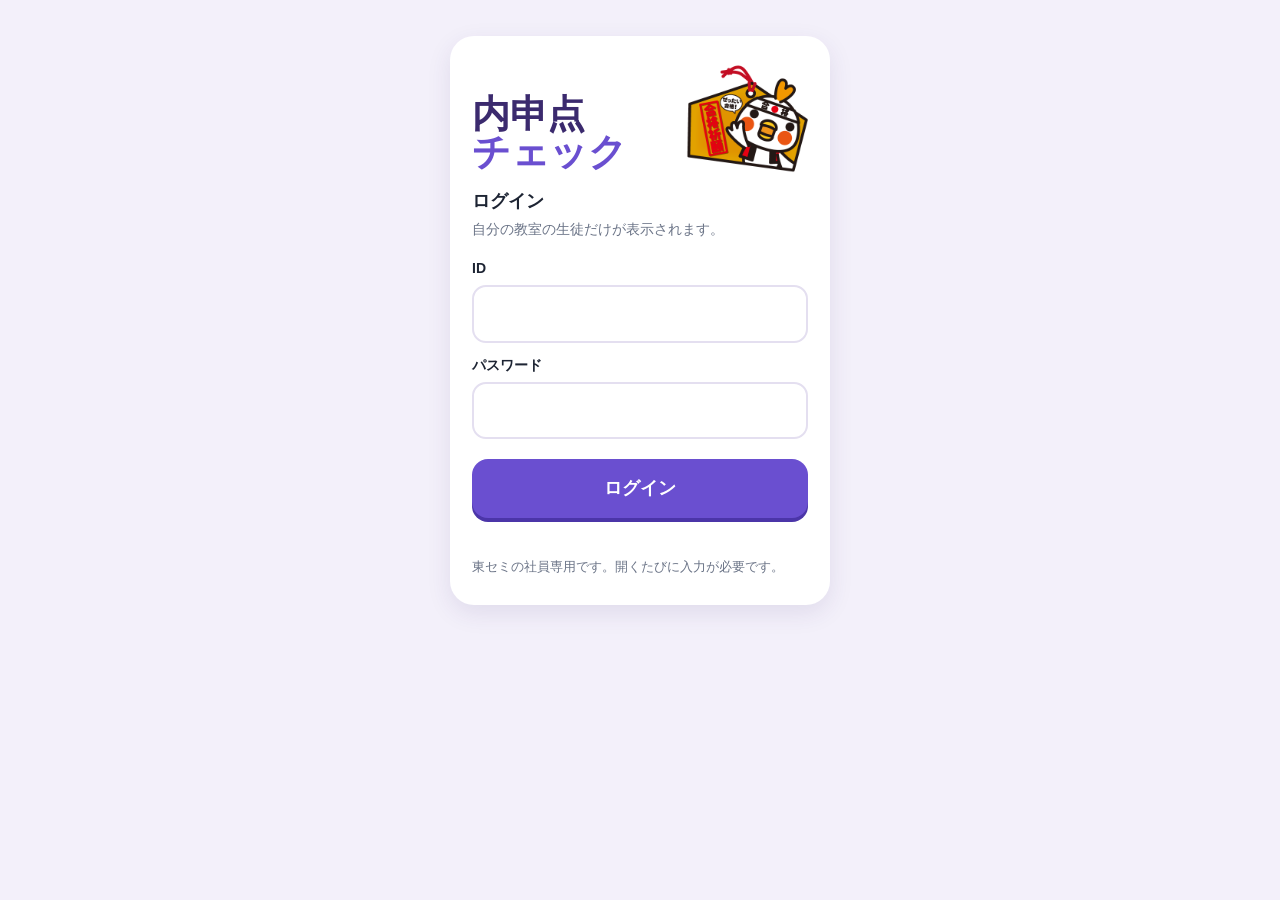
==== commit 840172c5: "内申点チェック: ログイン画面の点取くんの場所を過去最高チェックと同じ高さにそろえる Co-Authored-By: Claude Opus 5.5 <noreply@anthropic.com> C" ====
--- a/naishin/gas/Index.html
+++ b/naishin/gas/Index.html
@@ -193,7 +193,12 @@
 .prefs { margin: 10px 0 0; }
 .prefs button[aria-pressed="true"] { background: #f08a00; border-color: #f08a00; }
 /* 点取くん（合格祈願の絵馬）は余白が多いので、過去最高チェックより少し大きく */
-.gate-head .tentori { width: clamp(104px, 33vw, 142px); height: clamp(104px, 33vw, 142px); margin: -10px -10px -8px 0; }
+/* 点取くんは大きくするが、場所を取る高さは過去最高チェックと同じにする（ログイン以下が下にずれないように） */
+.gate-head .tentori { --s: clamp(104px, 33vw, 142px); --o: clamp(88px, 28vw, 120px); width: var(--s); height: var(--s);
+  margin: calc((var(--o) - var(--s)) / 2 - 6px) -10px calc((var(--o) - var(--s)) / 2 - 6px) 0; }
+.grades.g3 { grid-template-columns: repeat(3, 1fr); }
+.parts.one { grid-template-columns: 1fr; }
+.pref-note { margin: 0 0 4px; font-size: 13px; color: var(--mute); background: var(--sky); border-radius: 12px; padding: 8px 12px; }
 </style>
 </head>
 <body>
@@ -220,9 +225,11 @@
       <button type="button" class="help-btn" id="help-btn">？ 見方</button>
     </header>
     <p class="pref"><span id="pref-tag">大分</span><i id="pref-txt"></i></p>
-    <div class="grades g2 prefs" id="prefs" role="group" aria-label="県" hidden>
+    <p class="pref-note" id="pref-note" hidden></p>
+    <div class="grades g3 prefs" id="prefs" role="group" aria-label="県" hidden>
       <button type="button" data-p="大分">大分</button>
       <button type="button" data-p="宮崎">宮崎</button>
+      <button type="button" data-p="福岡">福岡</button>
     </div>
     <select id="room-sel" aria-label="教室" hidden></select>
     <div class="grades g2" id="grades" role="group" aria-label="学年">
@@ -268,13 +275,13 @@
       <p>5教科は国・社・数・理・英、実技4教科は体育・音楽・美術・家庭科です。</p>
       <h3>確定・仮・入力漏れ</h3>
       <ul>
-        <li><b>確定</b>：①②③がそろっています。</li>
+        <li><b>確定</b>：計算に使う通知表がすべてそろっています。</li>
         <li><b>仮</b>：中3 2学期がまだなので、中3 1学期の評定を③として計算しています。</li>
-        <li><b>中3が入力漏れ</b>：①②はあるのに、中3の通知表が入っていません。</li>
-        <li><b>中1・中2が入力漏れ</b>：①か②が入っていません。合計は出しません。</li>
+        <li><b>中3が入力漏れ</b>：中3の通知表が入っていません。</li>
+        <li><b>中1・中2が入力漏れ</b>（大分・宮崎）：①か②が入っていません。合計は出しません。</li>
         <li><b>最大</b>：<span id="help-max"></span></li>
       </ul>
-      <h3>中2（今のままの見込み）</h3>
+      <h3>中2（今のままの見込み、大分・宮崎）</h3>
       <ul>
         <li>中1学年末が入っていない生徒は「中1学年末が入力漏れ」です。</li>
         <li>入っている生徒は、今の中2の評定（2学期、なければ1学期）のまま中2学年末と中3 2学期を迎えたときの合計を出します。</li>
@@ -282,22 +289,27 @@
       <h3>シミュレーション</h3>
       <p>生徒のカードを押すと、通知表の評定が見られます。仮・入力漏れ（中3）・見込み（中2）の生徒は、評定を入れて合計を試せます。目標点（志望校）を入れると、あと何点かが出ます。入れた評定は保存されません（ログアウトすると消えます）。</p>
       <h3>対象</h3>
-      <p>大分・宮崎の中学校の中3生・中2生です。中高一貫校の生徒は外しています。</p>
+      <p>大分・宮崎の中学校の中3生・中2生と、福岡の中学校の中3生です（福岡の内申点は中3 2学期だけ）。中高一貫校の生徒は外しています。</p>
       <button type="button" class="more ghost" id="help-close">とじる</button>
     </div>
   </div>
 </div>
 <script>
-/* ===== 内申点チェック（大分・宮崎）の計算と画面 ===== */
+/* ===== 内申点チェック（大分・宮崎・福岡）の計算と画面 ===== */
 (() => {
   const SUBJ = ['国', '社', '数', '理', '英', '体', '音', '美', '家'];
   // 県ごとの計算。a＝①②（中1学年末・中2学年末）、b＝③（中3 2学期）。[5教科の倍率, 実技4教科の倍率]
   const RULES = {
     大分: { a: [1, 2], b: [2, 4], step: 20 },
     宮崎: { a: [1, 1], b: [1, 1], step: 10 },
+    // 福岡は中3の2学期だけ（①②なし）。中3だけを見る
+    // 福岡は学力検査と足さずに、それぞれで順位をつける（両方が合格圏ならＡ群）。そのため「評定合計」「目安」と書く
+    福岡: { a: null, b: [1, 1], step: 5, only3: true, word: '評定合計', goalWord: '目安',
+      note: '福岡は、学力検査（300点）と足さずに、それぞれで順位をつけます。両方が合格圏ならＡ群です。' },
   };
   const rule = (p) => RULES[p] || RULES.大分;
-  const fullOf = (w) => 25 * w[0] + 20 * w[1];
+  const gw = () => rule(st.pref).goalWord || '基準点'; // 志望校の点数の呼び方
+  const fullOf = (w) => (w ? 25 * w[0] + 20 * w[1] : 0);
   const FA = (p) => fullOf(rule(p).a), FB = (p) => fullOf(rule(p).b);
   const MAXOF = (p) => FA(p) * 2 + FB(p);
   const how = (w) => (w[0] === w[1] ? '9教科の合計' + (w[0] > 1 ? '×' + w[0] : '') : '5教科の合計' + (w[0] > 1 ? '×' + w[0] : '') + '＋実技4教科の合計' + (w[1] > 1 ? '×' + w[1] : ''));
@@ -312,7 +324,7 @@
   const any = (a) => !!a && a.some((x) => x != null);
   const s5 = (a) => a.slice(0, 5).reduce((p, x) => p + x, 0);
   const s4 = (a) => a.slice(5).reduce((p, x) => p + x, 0);
-  const pW = (a, w) => (full(a) ? s5(a) * w[0] + s4(a) * w[1] : null);
+  const pW = (a, w) => (!w ? 0 : full(a) ? s5(a) * w[0] + s4(a) * w[1] : null);
   // ①② 中1学年末・中2学年末（大分：5教科＋実技×2＝65点、宮崎：9教科＝45点）
   const pA = (a, p) => pW(a, rule(p).a);
   // ③ 中3 2学期（大分：5教科×2＋実技×4＝130点、宮崎：9教科＝45点）
@@ -331,6 +343,7 @@
     const r = { p1: pA(s.t1, P), p2: null, p3: null, total: null, max: null, sim2: false, sim3: false, src2: '', src3: '', miss: [] };
     if (s.grade === '中3') {
       r.p2 = pA(s.t2, P);
+      const only3 = !!rule(P).only3; // 福岡：①②は使わない
       if (r.p1 == null) r.miss.push('中1学年末');
       if (r.p2 == null) r.miss.push('中2学年末');
       if (r.miss.length) { r.cat = 'more12'; return r; }
@@ -339,10 +352,11 @@
         const m = merge(s.t32, s.t31);
         r.sim3 = true;
         if (full(m)) { r.p3 = pB(m, P); r.cat = 'kari'; r.src3 = any(s.t32) ? '中3 2学期（ない教科は1学期）' : '中3 1学期'; r.base3 = m; }
-        else { r.cat = 'more3'; r.base3 = m.map((x, i) => (x != null ? x : s.t2[i])); r.src3 = '中3の通知表がないので、中2学年末の評定を入れています'; }
+        else { r.cat = 'more3'; r.base3 = m.map((x, i) => (x != null ? x : s.t2[i] != null ? s.t2[i] : 3)); r.src3 = '中3の通知表がないので、中2学年末の評定（ないときは3）を入れています'; }
       }
       r.max = r.p1 + r.p2 + FB(P);
       if (r.p3 != null) r.total = r.p1 + r.p2 + r.p3;
+      r.only3 = only3;
       return r;
     }
     // 中2：中1学年末がなければ入力漏れ。あれば、今の評定のまま行ったときの見込みと、②③の仮入力
@@ -381,7 +395,8 @@
   const uniq = (a) => [...new Set(a)].sort((x, y) => x.localeCompare(y, 'ja'));
   const catOf = (k) => (k === 'every' ? ALL : [...CATS.中3, ...CATS.中2].find((c) => c.k === k));
 
-  const base = () => st.data.filter((x) => x.s.pref === st.pref && x.s.grade === st.grade && (st.room === '全教室' || grp(x.s.room) === st.room));
+  const gradeNow = () => (rule(st.pref).only3 ? '中3' : st.grade);
+  const base = () => st.data.filter((x) => x.s.pref === st.pref && x.s.grade === gradeNow() && (st.room === '全教室' || grp(x.s.room) === st.room));
   // シミュレーションを入れた生徒は、その合計で並べる
   const shown = (x) => { const m = st.sim[x.s.id + x.s.grade]; return m ? simTotal(x, m) : x.c.total; };
   const rowsOf = () => {
@@ -425,6 +440,7 @@
     const kari2 = x.s.grade === '中2' && !c.p2fix;
     const kari3 = c.cat !== 'kakutei';
     const P = x.s.pref;
+    if (rule(P).only3) { g.classList.add('one'); g.append(cell('③中3 2学期', c.p3, FB(P), kari3 && c.p3 != null)); return g; }
     g.append(cell('①中1末', c.p1, FA(P)), cell('②中2末', c.p2, FA(P), kari2), cell('③中3', c.p3, FB(P), kari3 && c.p3 != null));
     return g;
   };
@@ -455,7 +471,7 @@
   const drawHome = () => {
     const rows = base();
     const box = $('cats'); box.replaceChildren();
-    CATS[st.grade].forEach((c) => {
+    CATS[gradeNow()].filter((c) => !(rule(st.pref).only3 && c.k === 'more12')).forEach((c) => {
       const b = mk('button', 'tap ' + c.cls); b.type = 'button';
       const n = rows.filter((x) => x.c.cat === c.k).length;
       b.append(mk('i', '', c.label), mk('b', '', ''));
@@ -465,8 +481,8 @@
     });
     $('every-btn').textContent = '全員を見る（' + rows.length + '人）';
     // 点数の分布
-    const cats = st.grade === '中3' ? ['kakutei', 'kari'] : ['mikomi'];
-    $('dist-sub').textContent = st.grade === '中3' ? '確定と仮' : '今のままの見込み';
+    const cats = gradeNow() === '中3' ? ['kakutei', 'kari'] : ['mikomi'];
+    $('dist-sub').textContent = gradeNow() === '中3' ? '確定と仮' : '今のままの見込み';
     const scored = rows.filter((x) => cats.includes(x.c.cat) && x.c.total != null);
     const bands = [];
     // 点数の帯（大分は20点ごと、宮崎は10点ごと）。いちばん上は満点まで（例：241〜260）
@@ -490,12 +506,15 @@
     const avg = scored.length ? Math.round(scored.reduce((p, x) => p + x.c.total, 0) / scored.length) : null;
     $('avg').textContent = avg == null ? '' : '平均 ' + avg + '点';
     $('room-name').textContent = st.room === '全教室' ? (st.all ? '全教室' : st.rooms.join('・')) : st.room;
-    document.querySelectorAll('#grades button').forEach((b) => b.setAttribute('aria-pressed', String(b.dataset.g === st.grade)));
+    document.querySelectorAll('#grades button').forEach((b) => b.setAttribute('aria-pressed', String(b.dataset.g === gradeNow())));
     document.querySelectorAll('#prefs button').forEach((b) => b.setAttribute('aria-pressed', String(b.dataset.p === st.pref)));
     const R = rule(st.pref);
     $('pref-tag').textContent = st.pref;
-    $('pref-txt').textContent = MAXOF(st.pref) + '点満点（中1学年末＋中2学年末＋中3 2学期）';
-    $('help-calc').replaceChildren(...[['① 中1学年末', R.a], ['② 中2学年末', R.a], ['③ 中3 2学期', R.b]].map(([n, w]) => { const li = mk('li'); li.append(mk('b', '', n), document.createTextNode('（' + fullOf(w) + '点）：' + how(w))); return li; }));
+    $('pref-txt').textContent = (R.word ? R.word + ' ' : '') + MAXOF(st.pref) + '点満点（' + (R.only3 ? '中3 2学期だけ' : '中1学年末＋中2学年末＋中3 2学期') + '）';
+    $('pref-note').textContent = R.note || ''; $('pref-note').hidden = !R.note;
+    $('grades').hidden = !!R.only3;
+    $('room-sel').style.marginBottom = R.only3 ? '16px' : '';
+    $('help-calc').replaceChildren(...[['① 中1学年末', R.a], ['② 中2学年末', R.a], ['③ 中3 2学期', R.b]].filter(([, w]) => w).map(([n, w]) => { const li = mk('li'); li.append(mk('b', '', n), document.createTextNode('（' + fullOf(w) + '点）：' + how(w))); return li; }));
     $('help-title').textContent = '計算のしかた（' + st.pref + '・' + MAXOF(st.pref) + '点満点）';
     $('help-max').textContent = '③が満点（' + FB(st.pref) + '点）だったときの合計です。';
     const nos = st.noSheet.includes(st.grade);
@@ -503,19 +522,19 @@
   };
 
   const drawList = () => {
-    const L = st.band ? { title: st.band.lo + '〜' + st.band.hi + '点の生徒', note: st.grade === '中3' ? '確定と仮の生徒です。' : '今のまま行ったときの見込みです。' } : catOf(st.list);
+    const L = st.band ? { title: st.band.lo + '〜' + st.band.hi + '点の生徒', note: gradeNow() === '中3' ? '確定と仮の生徒です。' : '今のまま行ったときの見込みです。' } : catOf(st.list);
     const q = st.q.replace(/[\s　]/g, '');
     const rows = rowsOf().filter((x) => !q || String(x.s.name).replace(/[\s　]/g, '').includes(q));
     $('list-title').textContent = L.title;
     $('list-count').textContent = rows.length + '人';
-    $('list-note').textContent = st.grade + '　' + (L.note || '');
+    $('list-note').textContent = gradeNow() + '　' + (L.note || '');
     $('sort').value = st.sort;
     const box = $('cards'); box.replaceChildren();
     if (!rows.length) box.append(mk('div', 'empty', '該当する生徒はいません'));
     let prev = null;
     rows.slice(0, st.limit).forEach((x) => {
       if (st.sort === 'wish') {
-        const k = wishKey(x.s), label = k.name ? k.name + (k.score != null ? '（基準点 ' + k.score + '）' : '（基準点なし）') : '第一志望校なし';
+        const k = wishKey(x.s), label = k.name ? k.name + (k.score != null ? '（' + gw() + ' ' + k.score + '）' : '（' + gw() + 'なし）') : '第一志望校なし';
         if (label !== prev) { const n = rows.filter((y) => { const kk = wishKey(y.s); return kk.name === k.name; }).length; box.append(mk('h3', 'grp', label + '　' + n + '人')); prev = label; }
       }
       box.append(card(x));
@@ -560,10 +579,31 @@
   };
   const schools = () => st.schoolsBy[st.pref] || [];
   // 志望校の書き方（略し方も）から、「基準」タブの高校を探す
+  // 「宮崎西　普通」「宮崎商業 商業M」のように学科が付いていても探せる。
+  // 「基準」タブに「宮崎南 フロンティア」のような学科の行があれば、学科の頭がそろう行を先に使う（「フロ」でも当たる）。
   const findSchool = (w) => {
     w = String(w || '').trim(); if (!w) return null;
-    const name = (st.aliasBy[st.pref] || {})[w] || w;
-    return schools().find((x) => x.name === name) || null;
+    const al = st.aliasBy[st.pref] || {};
+    const ns = (x) => String(x).replace(/[\s　]+/g, '');
+    const list = schools();
+    const whole = al[w] || al[ns(w)];
+    if (whole) return list.find((x) => ns(x.name) === ns(whole)) || null;
+    const exact = list.find((x) => ns(x.name) === ns(w));
+    if (exact) return exact;
+    const parts = w.split(/[\s　]+/);
+    let base = al[parts[0]] || parts[0], course = parts.slice(1).join('');
+    // 空白がないとき（「宮崎南フロ」など）は、いちばん長くそろう高校名を学校名とみなす
+    if (!course) {
+      const bases = list.map((x) => ns(x.name.split(/[\s　]/)[0])).filter((b) => ns(w).startsWith(b) && ns(w) !== b).sort((a, b) => b.length - a.length);
+      if (!bases.length) return null;
+      base = bases[0]; course = ns(w).slice(base.length);
+    }
+    base = ns(base);
+    // 「文情」→「文科情報」のように、字の順がそろえば略し方とみなす
+    const sub = (a, b) => { let i = 0; for (const ch of b) if (ch === a[i]) i++; return a.length >= 2 && i === a.length; };
+    const same = list.filter((x) => ns(x.name.split(/[\s　]/)[0]) === base);
+    const withCourse = same.find((x) => { const c = ns(x.name).slice(base.length); return c && course && (c.startsWith(course) || course.startsWith(c) || sub(course, c)); });
+    return withCourse || same.find((x) => ns(x.name) === base) || null;
   };
   // 最初に入れておく目標：第一志望校（基準点がなければ第二志望校）
   const defGoal = (s) => {
@@ -621,7 +661,7 @@
     const h = mk('div', 'stu-h');
     h.append(mk('span', 'stu-g', s.grade), mk('span', 'stu-n', s.name), chip(c));
     head.append(h, mk('p', 'stu-sub', [s.room, s.school].filter(Boolean).join('　')));
-    if (wishText(s)) head.append(mk('p', 'stu-sub', wishText(s) + ([s.wish1, s.wish2].some((w) => w && !findSchool(w)) ? '（基準点がない学校は選べません）' : '')));
+    if (wishText(s)) head.append(mk('p', 'stu-sub', wishText(s) + ([s.wish1, s.wish2].some((w) => w && !findSchool(w)) ? '（' + gw() + 'がない学校は選べません）' : '')));
     const row = mk('div', 'stu-m'); row.append(scoreLine(x), parts(x)); head.append(row);
     if (c.cat === 'kari') head.append(mk('p', 'stu-sub', '③（色つき）は ' + c.src3 + ' の評定で計算した仮の点です。'));
     if (s.grade === '中2' && c.cat === 'mikomi') head.append(mk('p', 'stu-sub', '②③（色つき）は ' + c.src3 + 'で計算した見込みです。'));
@@ -657,7 +697,7 @@
       const p2 = c.sim2 ? pA(m.v2, s.pref) : c.p2, p3 = pB(m.v3, s.pref);
       res.replaceChildren();
       const big = mk('p', 'total'); big.append(mk('i', '', '試した合計'), mk('b', '', t == null ? '－' : String(t)), mk('small', '', ' / ' + MAXOF(s.pref))); res.append(big);
-      res.append(mk('p', 'mini', '① ' + c.p1 + ' ＋ ② ' + (p2 ?? '－') + ' ＋ ③ ' + (p3 ?? '－')));
+      res.append(mk('p', 'mini', c.only3 ? '③ 中3 2学期 ' + (p3 ?? '－') : '① ' + c.p1 + ' ＋ ② ' + (p2 ?? '－') + ' ＋ ③ ' + (p3 ?? '－')));
       const tv = Number(m.target);
       if (m.target !== '' && isFinite(tv) && t != null) {
         res.append(goalLine(m, t));
